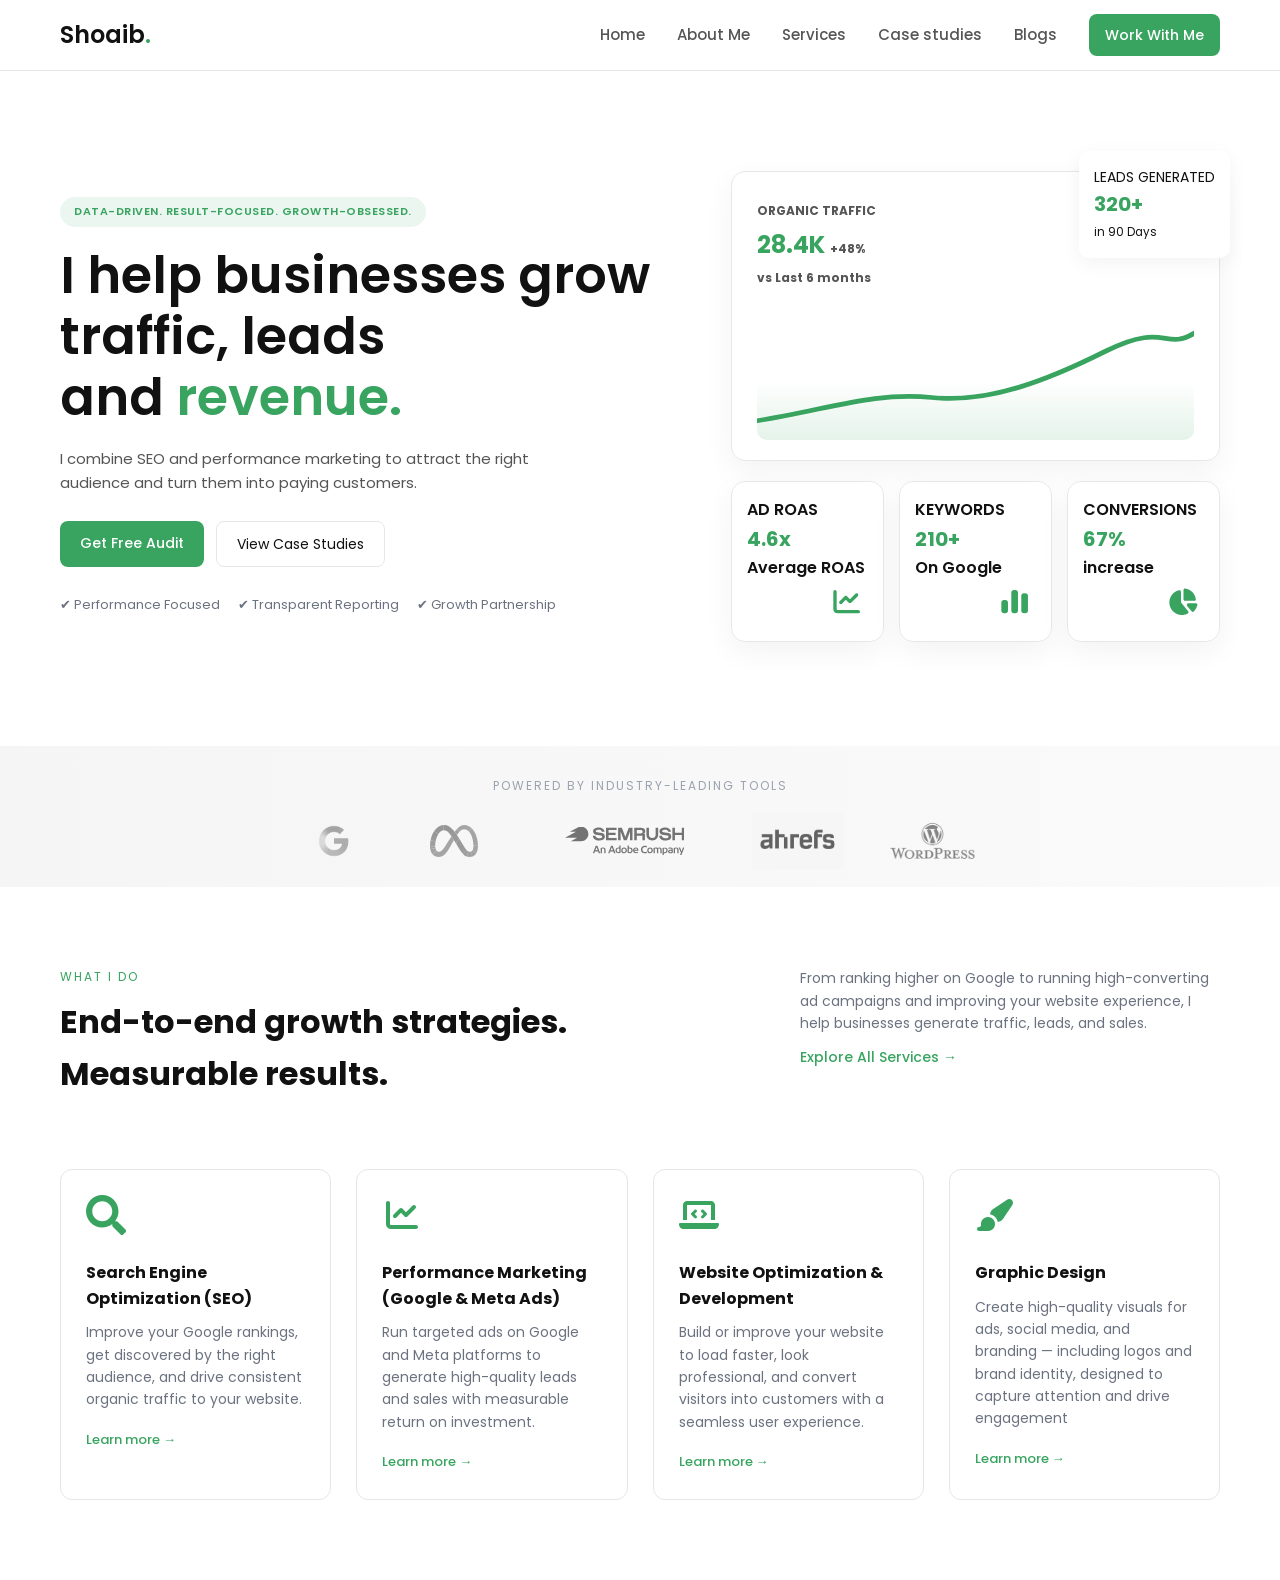
==== index.html @ cf28f94f "Initial Upload" ====
<!DOCTYPE html>
<html lang="en">
<head>
  <!-- META -->
  <meta charset="UTF-8">
  <meta name="viewport" content="width=device-width, initial-scale=1.0">

  <!-- SEO -->
  <title>SEO & Performance Marketing Specialist | Shoaib Akhtar</title>
  <meta name="description" content="I help businesses generate traffic, leads and sales using SEO and Google Ads.">

  <!-- OPEN GRAPH (important for sharing) -->
  <meta property="og:title" content="SEO & Performance Marketing Specialist | Shoaib Akhtar">
  <meta property="og:description" content="Grow traffic, leads and revenue with SEO & performance marketing.">
  <meta property="og:type" content="website">

  <!-- FONTS (performance optimized) -->
  <link rel="preconnect" href="https://fonts.googleapis.com">
  <link rel="preconnect" href="https://fonts.gstatic.com" crossorigin>

  <!-- CSS -->
  <link rel="stylesheet" href="css/style.css">
</head>

<body>

  <!-- ================= NAVBAR ================= -->
  <header class="navbar">
    <div class="container nav-wrapper">

      <!-- LOGO -->
      <div class="logo">
        Shoaib<span>.</span>
      </div>

      <!-- NAV LINKS -->
      <nav class="nav-links" id="navLinks" aria-label="Main Navigation">
        <a href="#">Home</a>
        <a href="#">About Me</a>
        <a href="#">Services</a>
        <a href="#">Case studies</a>
        <a href="#">Blogs</a>
        <a href="#" class="btn nav-btn">Work With Me</a>
      </nav>

      <!-- MOBILE MENU -->
      <button class="menu-toggle" id="menuToggle" aria-label="Toggle Menu"><span>☰</span>
      </button>

    </div>
  </header>

  <!-- ================= HERO ================= -->
  <main>
    <section class="section hero">
      <div class="container hero-grid">

        <!-- LEFT -->
        <div class="hero-left">
          <div class="hero-content">

            <span class="badge">
              DATA-DRIVEN. RESULT-FOCUSED. GROWTH-OBSESSED.
            </span>

            <h1>
              I help businesses grow traffic, leads<br>
              and <span class="highlight">revenue.</span>
            </h1>

            <p>
              I combine SEO and performance marketing to attract the right audience and turn them into paying customers.
            </p>

            <!-- CTA -->
            <div class="hero-buttons">
              <a href="#" class="btn">Get Free Audit</a>
              <a href="#" class="btn-outline">View Case Studies</a>
            </div>

            <!-- TRUST POINTS -->
            <div class="hero-features">
              <div class="feature-item">✔ Performance Focused</div>
              <div class="feature-item">✔ Transparent Reporting</div>
              <div class="feature-item">✔ Growth Partnership</div>
            </div>

          </div>
        </div>

        <!-- RIGHT -->
        <div class="hero-right">

          <!-- MAIN CARD -->
          <div class="card chart-card">

            <div class="card-header">
              <span>ORGANIC TRAFFIC</span>
              <h3 class="green">28.4K <span>+48%</span></h3>
              <span>vs Last 6 months</span>
            </div>

            <!-- SVG CHART -->
            <svg viewBox="0 0 300 120" class="chart-svg" preserveAspectRatio="none" aria-hidden="true">
              <path 
                d="M0 95 
                   C50 85, 80 70, 120 75 
                   S200 60, 240 35 
                   S280 35, 300 20"
                fill="none"
                stroke="#38A460"
                stroke-width="4"
                stroke-linecap="round"
                stroke-linejoin="round"
              />
            </svg>

          </div>

          <!-- FLOAT CARD -->
          <div class="floating-card">
            <span>LEADS GENERATED</span>
            <h3 class="green">320+</h3>
            <small>in 90 Days</small>
          </div>

          <!-- MINI CARDS -->
          <div class="mini-cards">
            <div class="card small">
              <span>AD ROAS</span>
              <h3 class="green">4.6x</h3>
              <span>Average ROAS</span>
              <div class="icon-chart"><svg xmlns="http://www.w3.org/2000/svg" viewBox="0 0 640 640"><path d="M128 128C128 110.3 113.7 96 96 96C78.3 96 64 110.3 64 128L64 464C64 508.2 99.8 544 144 544L544 544C561.7 544 576 529.7 576 512C576 494.3 561.7 480 544 480L144 480C135.2 480 128 472.8 128 464L128 128zM534.6 214.6C547.1 202.1 547.1 181.8 534.6 169.3C522.1 156.8 501.8 156.8 489.3 169.3L384 274.7L326.6 217.4C314.1 204.9 293.8 204.9 281.3 217.4L185.3 313.4C172.8 325.9 172.8 346.2 185.3 358.7C197.8 371.2 218.1 371.2 230.6 358.7L304 285.3L361.4 342.7C373.9 355.2 394.2 355.2 406.7 342.7L534.7 214.7z" fill="#38A460"/></svg></div>
            </div>
            <div class="card small">
              <span>KEYWORDS</span>
              <h3 class="green" >210+</h3>
              <span>On Google</span>
              <div class="icon-chart">
               <svg xmlns="http://www.w3.org/2000/svg" viewBox="0 0 640 640"><path d="M256 144C256 117.5 277.5 96 304 96L336 96C362.5 96 384 117.5 384 144L384 496C384 522.5 362.5 544 336 544L304 544C277.5 544 256 522.5 256 496L256 144zM64 336C64 309.5 85.5 288 112 288L144 288C170.5 288 192 309.5 192 336L192 496C192 522.5 170.5 544 144 544L112 544C85.5 544 64 522.5 64 496L64 336zM496 160L528 160C554.5 160 576 181.5 576 208L576 496C576 522.5 554.5 544 528 544L496 544C469.5 544 448 522.5 448 496L448 208C448 181.5 469.5 160 496 160z" fill="#38A460"/></svg>
              </div>
            </div>
            <div class="card small">
              <span>CONVERSIONS</span>
              <h3 class="green">67%</h3>
              <span>increase</span>
              <div class="icon-chart">
              <svg xmlns="http://www.w3.org/2000/svg" viewBox="0 0 640 640"><path d="M544.4 304L368.4 304C350.7 304 336.4 289.7 336.4 272L336.4 96C336.4 78.3 350.8 63.8 368.3 66.1C475.3 80.3 560.1 165.1 574.3 272.1C576.6 289.6 562.1 304 544.4 304zM254.6 101.2C272.7 97.4 288.4 112.2 288.4 130.7L288.4 328C288.4 333.6 290.4 339 293.9 343.3L426 502.7C437.7 516.8 435.2 538.1 419.1 546.8C385 565.4 345.9 576 304.4 576C171.9 576 64.4 468.5 64.4 336C64.4 220.5 145.9 124.1 254.6 101.2zM509.8 352L573.8 352C592.3 352 607.1 367.7 603.3 385.8C593.1 434.2 568.3 477.2 533.7 510C521.4 521.7 502.1 519.2 491.3 506.1L406.9 404.4C389.6 383.5 404.5 352 431.5 352L509.7 352z" fill="#38A460"/></svg>
              </div>
            </div>
          </div>

        </div>

      </div>
    </section>
    <section class="trust-strip">
      <div class="container">

      <p class="trust-heading">
        Powered by industry-leading tools
      </p>

       <div class="trust-logos">
        <img class="t-logo google" src="assets/logos/google.webp" alt="Google">
        <img class="t-logo meta" src="assets/logos/meta.svg" alt="Meta">
        <img class="t-logo semrush" src="assets/logos/semrush.svg" alt="Semrush">
        <img class="t-logo ahrefs" src="assets/logos/ahref.png" alt="Ahrefs">
        <img class="t-logo wordpress" src="assets/logos/wordpress.png" alt="Wordpress">
       </div>

      </div>
   </section>

   <section class="section services">
  <div class="container">

    <!-- TOP -->
    <div class="services-top">

      <div>
        <p class="section-label">WHAT I DO</p>
        <h2>
          End-to-end growth strategies.<br>
          Measurable results.
        </h2>
      </div>

      <div class="services-intro">
        <p>
          From ranking higher on Google to running high-converting ad campaigns and improving your website experience,
          I help businesses generate traffic, leads, and sales.
        </p>
        <a href="#" class="explore-link">Explore All Services →</a>
      </div>

    </div>

    <!-- CARDS -->
    <div class="services-grid">

      <!-- SEO -->
      <div class="service-card">
        <div class="icon"><svg width="40px" xmlns="http://www.w3.org/2000/svg" viewBox="0 0 512 512"><path fill="#38A460" d="M505 442.7L405.3 343c-4.5-4.5-10.6-7-17-7H372c27.6-35.3 44-79.7 44-128C416 93.1 322.9 0 208 0S0 93.1 0 208s93.1 208 208 208c48.3 0 92.7-16.4 128-44v16.3c0 6.4 2.5 12.5 7 17l99.7 99.7c9.4 9.4 24.6 9.4 33.9 0l28.3-28.3c9.4-9.4 9.4-24.6.1-34zM208 336c-70.7 0-128-57.2-128-128 0-70.7 57.2-128 128-128 70.7 0 128 57.2 128 128 0 70.7-57.2 128-128 128z"/></svg></div>
        <h3>Search Engine Optimization (SEO)</h3>
        <p>
          Improve your Google rankings, get discovered by the right audience, and drive consistent organic traffic to your website.
        </p>
        <a href="#">Learn more →</a>
      </div>

      <!-- GOOGLE ADS -->
      <div class="service-card">
        <div class="icon"><svg width="40px" xmlns="http://www.w3.org/2000/svg" viewBox="0 0 640 640"><path d="M128 128C128 110.3 113.7 96 96 96C78.3 96 64 110.3 64 128L64 464C64 508.2 99.8 544 144 544L544 544C561.7 544 576 529.7 576 512C576 494.3 561.7 480 544 480L144 480C135.2 480 128 472.8 128 464L128 128zM534.6 214.6C547.1 202.1 547.1 181.8 534.6 169.3C522.1 156.8 501.8 156.8 489.3 169.3L384 274.7L326.6 217.4C314.1 204.9 293.8 204.9 281.3 217.4L185.3 313.4C172.8 325.9 172.8 346.2 185.3 358.7C197.8 371.2 218.1 371.2 230.6 358.7L304 285.3L361.4 342.7C373.9 355.2 394.2 355.2 406.7 342.7L534.7 214.7z" fill="#38A460"/></svg></div>
        <h3>Performance Marketing (Google & Meta Ads)</h3>
        <p>
          Run targeted ads on Google and Meta platforms to generate high-quality leads and sales with measurable return on investment.
        </p>
        <a href="#">Learn more →</a>
      </div>

      <!-- META ADS -->
      <div class="service-card">
        <div class="icon"><svg width="40px" xmlns="http://www.w3.org/2000/svg" viewBox="0 0 640 640"><!--!Font Awesome Free v7.2.0 by @fontawesome - https://fontawesome.com License - https://fontawesome.com/license/free Copyright 2026 Fonticons, Inc.--><path fill="#38a460" d="M64 160C64 124.7 92.7 96 128 96L512 96C547.3 96 576 124.7 576 160L576 400L512 400L512 160L128 160L128 400L64 400L64 160zM0 467.2C0 456.6 8.6 448 19.2 448L620.8 448C631.4 448 640 456.6 640 467.2C640 509.6 605.6 544 563.2 544L76.8 544C34.4 544 0 509.6 0 467.2zM281 273L250 304L281 335C290.4 344.4 290.4 359.6 281 368.9C271.6 378.2 256.4 378.3 247.1 368.9L199.1 320.9C189.7 311.5 189.7 296.3 199.1 287L247.1 239C256.5 229.6 271.7 229.6 281 239C290.3 248.4 290.4 263.6 281 272.9zM393 239L441 287C450.4 296.4 450.4 311.6 441 320.9L393 368.9C383.6 378.3 368.4 378.3 359.1 368.9C349.8 359.5 349.7 344.3 359.1 335L390.1 304L359.1 273C349.7 263.6 349.7 248.4 359.1 239.1C368.5 229.8 383.7 229.7 393 239.1z"/></svg></div>
        <h3>Website Optimization & Development</h3>
        <p>
          Build or improve your website to load faster, look professional, and convert visitors into customers with a seamless user experience.
        </p>
        <a href="#">Learn more →</a>
      </div>

      <!-- WEBSITE + DESIGN -->
      <div class="service-card">
        <div class="icon"><svg width="40px" xmlns="http://www.w3.org/2000/svg" viewBox="0 0 640 640"><!--!Font Awesome Free v7.2.0 by @fontawesome - https://fontawesome.com License - https://fontawesome.com/license/free Copyright 2026 Fonticons, Inc.--><path fill="#38a460" d="M512.5 74.3L291.1 222C262 241.4 243.5 272.9 240.5 307.3C302.8 320.1 351.9 369.2 364.8 431.6C399.3 428.6 430.7 410.1 450.1 381L597.7 159.5C604.4 149.4 608 137.6 608 125.4C608 91.5 580.5 64 546.6 64C534.5 64 522.6 67.6 512.5 74.3zM320 464C320 402.1 269.9 352 208 352C146.1 352 96 402.1 96 464C96 467.9 96.2 471.8 96.6 475.6C98.4 493.1 86.4 512 68.8 512L64 512C46.3 512 32 526.3 32 544C32 561.7 46.3 576 64 576L208 576C269.9 576 320 525.9 320 464z"/></svg></div>
        <h3>Graphic Design</h3>
        <p>
          Create high-quality visuals for ads, social media, and branding — including logos and brand identity, designed to capture attention and drive engagement
        </p>
        <a href="#">Learn more →</a>
      </div>

    </div>

  </div>
</section>
  </main>

  <!-- ================= SCRIPT ================= -->
  <script>
    const toggle = document.getElementById("menuToggle");
    const nav = document.getElementById("navLinks");

    toggle.addEventListener("click", () => {
      nav.classList.toggle("active");
    });
  </script>

</body>
</html>
---- css/style.css ----
@import url("https://fonts.googleapis.com/css2?family=Poppins:wght@300;400;500;600;700&display=swap");

/* ================= ROOT ================= */
:root {
  --primary-color: #38A460;
  --primary-dark: #2e8b50;

  --secondary-color: #111;
  --text-color: #555;
  --background-color: #f7f7f7;
  --white: #fff;

  --border-color: #e5e7eb;
  --shadow: 0 5px 20px rgba(0,0,0,0.05);
}

/* ================= RESET ================= */
*,
*::before,
*::after {
  margin: 0;
  padding: 0;
  box-sizing: border-box;
}

/* ================= BASE ================= */
body {
  font-family: "Poppins", sans-serif;
  background: var(--background-color);
  color: var(--secondary-color);
  line-height: 1.6;
  -webkit-font-smoothing: antialiased;
}

/* ================= LAYOUT ================= */
.container {
  width: 100%;
  max-width: 1200px;
  margin: 0 auto;
  padding: 0 20px;
}

/* ================= TYPOGRAPHY ================= */
h1 {
  font-size: clamp(32px, 5vw, 48px);
  line-height: 1.2;
}

h2 {
  font-size: clamp(24px, 3vw, 32px);
  margin-bottom: 20px;
}

p {
  color: var(--text-color);
}

/* ================= BUTTONS ================= */
.btn,
.btn-outline {
  padding: 11px 20px;
  border-radius: 8px;
  text-decoration: none;
  font-size: 14px;
  transition: 0.25s ease;
}

.btn {
  background: var(--primary-color);
  color: var(--white);
  font-weight: 500;
  display: inline-block;
}

.btn:hover {
  background: var(--primary-dark);
  transform: translateY(-2px);
  box-shadow: var(--shadow);
}

.btn-outline {
  border: 1px solid var(--border-color);
  color: var(--secondary-color);
}

.btn-outline:hover {
  background: #f3f4f6;
}

/* ================= SECTIONS ================= */
.section {
  padding: 80px 0;
}

/* ================= NAVBAR ================= */
.navbar {
  width: 100%;
  background: var(--white);
  border-bottom: 1px solid var(--border-color);
  position: sticky;
  top: 0;
  z-index: 1000;
}

.nav-wrapper {
  display: flex;
  justify-content: space-between;
  align-items: center;
  height: 70px;
}

.logo {
  font-size: 24px;
  font-weight: 600;
}

.logo span {
  color: var(--primary-color);
}

.nav-links {
  display: flex;
  align-items: center;
  gap: 32px;
  font-size: 15px;
}

.nav-links a:not(.btn) {
  text-decoration: none;
  font-weight: 500;
  color: var(--text-color);
  transition: color 0.25s ease;
}

.nav-links a:not(.btn):hover {
  color: var(--secondary-color);
}

.nav-btn {
  padding: 10px 16px;
}

.menu-toggle {
  display: none;
  font-size: 24px;
  cursor: pointer;
}

/* ================= HERO ================= */
.hero {
  background-color: var(--white);
  min-height: 75vh;
  min-height: 75dvh;
  display: flex;
  align-items: flex-start;
  padding: 100px 0 60px;
}
.hero-grid {
  display: grid;
  grid-template-columns: 1.25fr 1fr;
  gap: 60px;
  align-items: center;
}

.hero-left {
  display: flex;
  align-items: center;
}

.hero-content {
  display: flex;
  flex-direction: column;
  gap: 18px;
  
}

/* Badge */
.badge {
  display: inline-block;
  width: fit-content;
  background: rgba(56, 164, 96, 0.1);
  color: var(--primary-color);
  padding: 6px 14px;
  border-radius: 999px;
  font-size: 11px;
  font-weight: 600;
  letter-spacing: 0.5px;
}

/* Hero text */
.hero-left h1 {
  font-size: clamp(36px, 4vw, 52px);
  font-weight: 600;
}

.highlight {
  color: var(--primary-color);
}

.hero-left p {
  font-size: 15px;
  line-height: 1.6;
  max-width: 480px;
}

/* Buttons */
.hero-buttons {
  display: flex;
  gap: 12px;
  margin-top: 8px;
}

/* Features */
.hero-features {
  display: flex;
  gap: 18px;
  margin-top: 10px;
  flex-wrap: wrap;
}

.feature-item {
  font-size: 13px;
  color: #6b7280;
  display: flex;
  align-items: center;
  gap: 6px;
}


/* ================= HERO RIGHT ================= */
.hero-right {
  position: relative;
}

/* Card */
.card {
  background: rgba(255,255,255,0.7);
  backdrop-filter: blur(8px);
  border-radius: 14px;
  padding: 20px;
  border: 1px solid var(--border-color);
  box-shadow: 0 10px 30px rgba(0,0,0,0.05);
  transition: 0.25s ease;
  font-weight: 700;
}

.card:hover {
  transform: translateY(-3px);
}

/* Chart */
.chart-card {
  height: 290px;
  padding: 25px;
  position: relative;
  overflow: hidden;
}

.chart-svg {
  width: 100%;
  height: 140px;
  margin-top: 20px;
  display: block;
}

.chart-card::after {
  content: "";
  position: absolute;
  bottom: 20px;
  left: 25px;
  right: 25px;
  height: 60px;
  background: linear-gradient(to top, #38A46022, transparent);
  border-radius: 10px;
  pointer-events: none;
}

/* Card Header */
.card-header span {
  font-size: 12px;
  color: var(--text-color);
}

.card-header h3 {
  margin-top: 3px;
  font-size: 24px;
}

.green {
  color: var(--primary-color);
  font-size: 20px;
}

/* Floating card */
.floating-card {
  position: absolute;
  top: -20px;
  right: -10px;
  background: var(--white);
  padding: 15px;
  border-radius: 10px;
  box-shadow: var(--shadow);
  font-size: 14px;
}

/* Mini cards */
.mini-cards {
  display: flex;
  gap: 15px;
  margin-top: 20px;
}

.card.small {
  flex: 1;
  text-align: left;
  padding: 15px;
  font-weight: 600;
}
.icon-chart {
    width: 100%;
    padding: 5px 5px 0 5px;
    text-align: right;
}
.icon-chart > svg {
    width: 30%;
}

.trust-strip {
  background: linear-gradient(to right, #f5f5f5, #fafafa);
  padding: 30px 0;
  text-align: center;
}

.trust-heading {
  font-size: 12px;
  letter-spacing: 2px;
  color: #9ca3af;
  text-transform: uppercase;
}

.trust-logos {
  display: flex;
  justify-content: center;
  gap: 80px;
  align-items: center;
  flex-wrap: wrap;
}

.trust-logos .t-logo {
 opacity: 1;
  height: 32px;
  opacity: 0.6;
  filter: grayscale(100%);
  margin-top: 30px;
}
.t-logo.semrush {
  transform: scale(0.9);
}
.t-logo.wordpress,
.t-logo.ahrefs {
  transform: scale(1.8);
}

.services-top {
  display: flex;
  justify-content: space-between;
  gap: 40px;
  margin-bottom: 50px;
}

.section-label {
  font-size: 12px;
  letter-spacing: 2px;
  color: var(--primary-color);
  margin-bottom: 10px;
}

.services-intro {
  max-width: 420px;
}

.services-intro p {
  font-size: 14px;
  color: #6b7280;
  margin-bottom: 10px;
}

.explore-link {
  color: var(--primary-color);
  font-size: 14px;
  text-decoration: none;
  font-weight: 500;
}
.services {
    background-color: var(--white);
  }
.services-grid {
  display: grid;
  grid-template-columns: repeat(4, 1fr);
  gap: 25px;
}

.service-card {
  background: var(--white);
  border: 1px solid var(--border-color);
  border-radius: 12px;
  padding: 25px;
  transition: 0.25s ease;
}

.service-card:hover {
  transform: translateY(-5px);
  box-shadow: var(--shadow);
}

.service-card .icon {
  font-size: 22px;
  margin-bottom: 15px;
}

.service-card h3 {
  font-size: 16px;
  margin-bottom: 10px;
}

.service-card p {
  font-size: 14px;
  color: #6b7280;
  margin-bottom: 15px;
}

.service-card a {
  font-size: 13px;
  color: var(--primary-color);
  text-decoration: none;
  font-weight: 500;
}
.service-card .icon svg {
  
  margin: 0;
}
/* ================= RESPONSIVE ================= */
@media (min-width: 1400px) {
  .container {
    max-width: 1280px;
  }
} 

@media (max-width: 992px) {
  .container {
    max-width: 720px;
  }

  .nav-links {
    position: absolute;
    top: 70px;
    left: 0;
    width: 100%;
    background: var(--white);
    flex-direction: column;
    align-items: center;
    gap: 20px;
    padding: 20px 0;
    display: none;
    border-bottom: 1px solid var(--border-color);
  }

  .nav-links.active {
    display: flex;
  }

  .menu-toggle {
    border:none;
    font-size: 32px;
    width: 40px;
    height: 40px;
    display: block;
    background-color: transparent;
  }


  .hero-grid {
    grid-template-columns: 1fr;
    text-align: center;
  }

  .hero-buttons {
    justify-content: center;
  }

  .hero-features {
    flex-direction: column;
    align-items: center;
  }

  .floating-card {
    position: static;
    margin-top: 15px;
  }

  .services-top {
    flex-direction: column;
    text-align: center;
  }

  .services-intro {
    max-width: 100%;
  }

  .services-grid {
    grid-template-columns: 1fr 1fr;
  }
}

@media (max-width: 768px) {
  .section {
    padding: 60px 0;
  }
  .hero-content {
    align-items: center;
    padding: 10px;
  }
}

@media (max-width: 576px) {
  .container {
    padding: 0 16px;
  }
  .services-grid {
    grid-template-columns: 1fr;
  }
}

@media (min-width: 1400px) {
  .container {
    max-width: 1320px;
  }
}
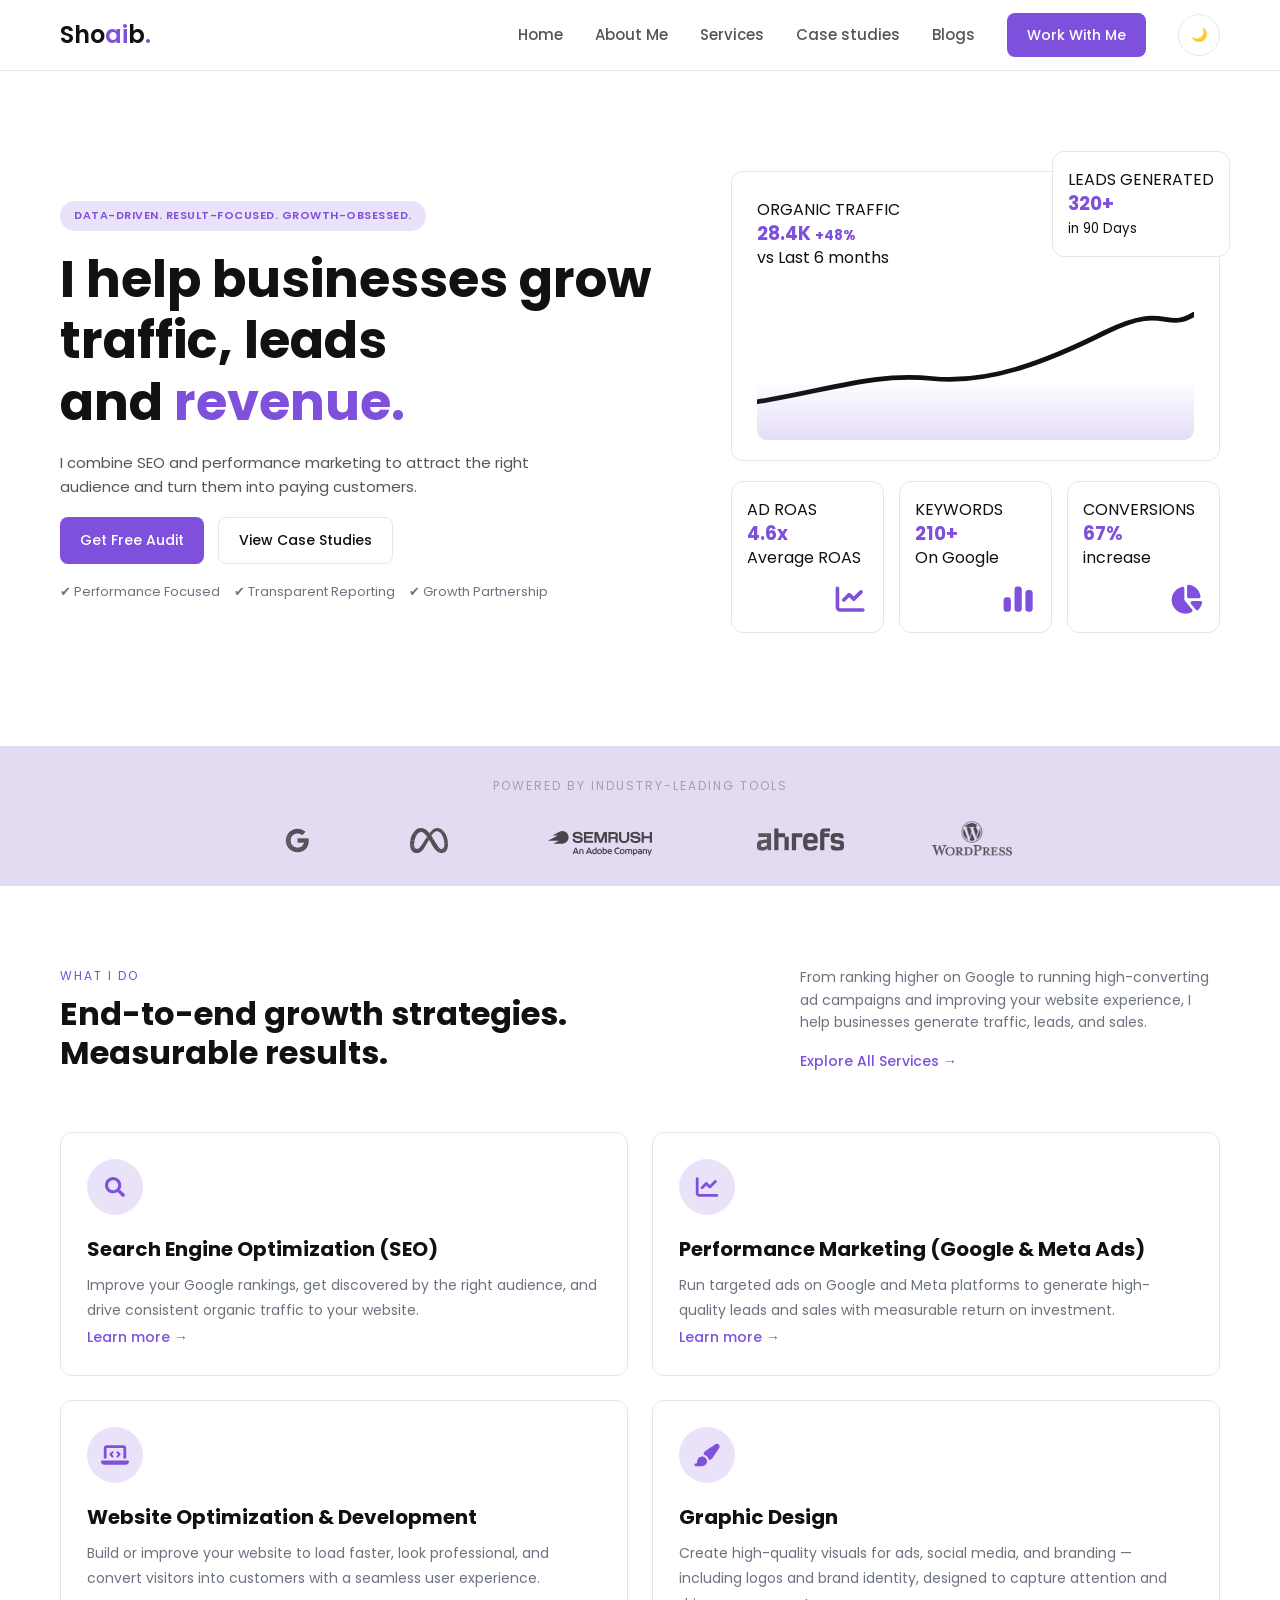
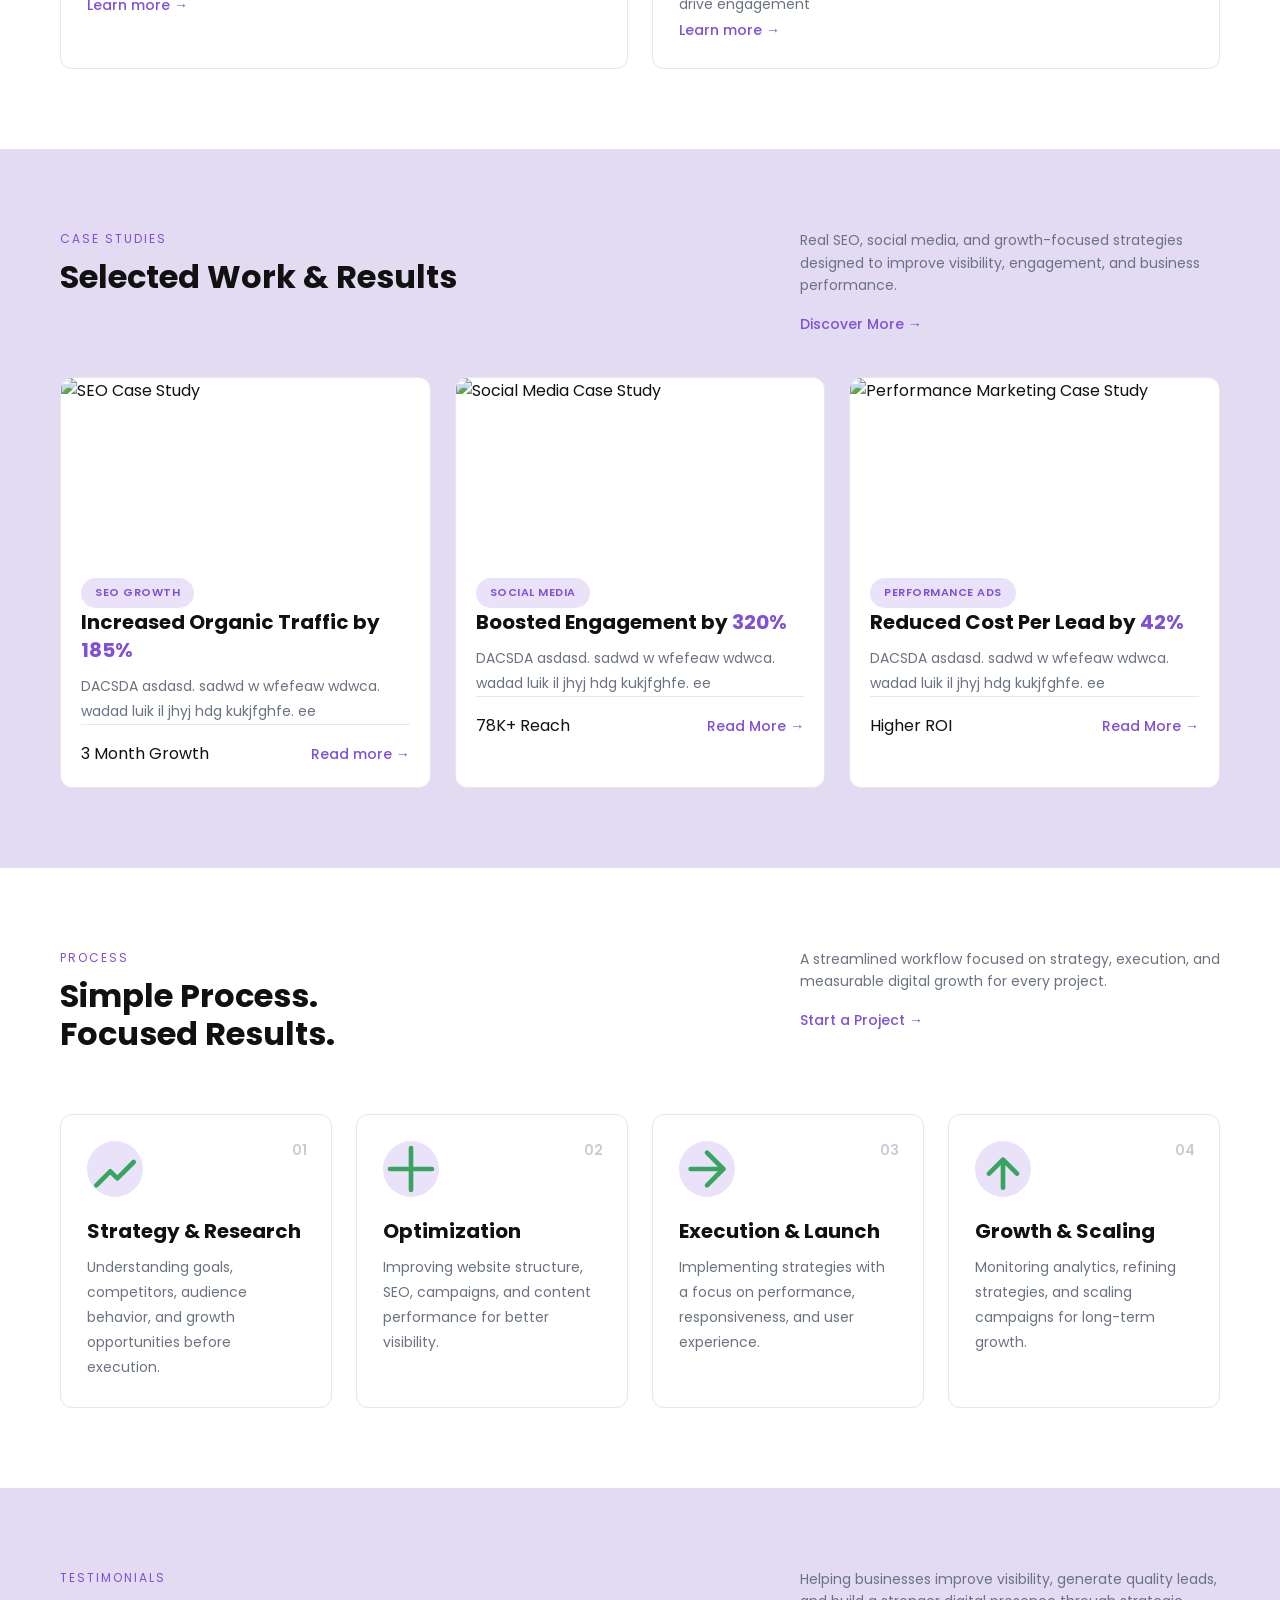
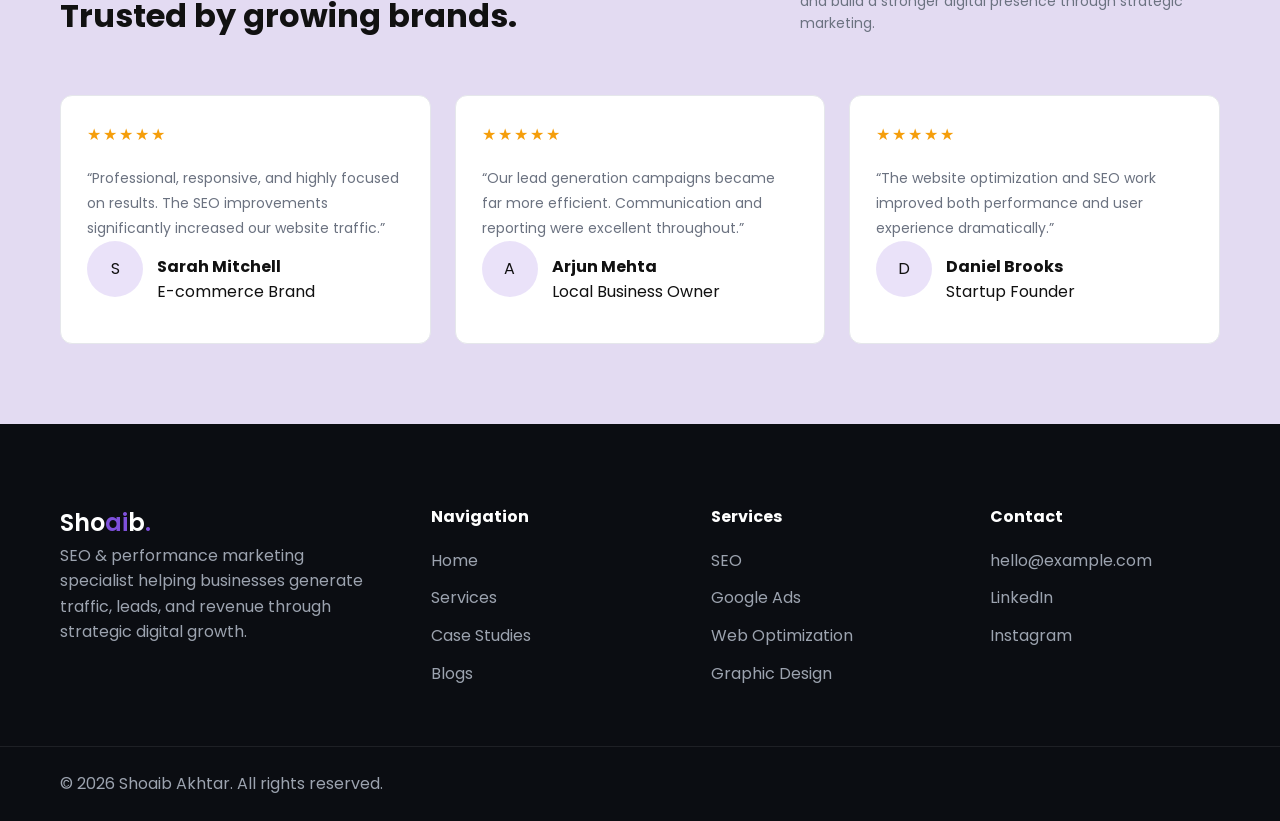
==== commit 46c8c13f: "Second changes" ====
--- a/index.html
+++ b/index.html
@@ -30,7 +30,8 @@
 
       <!-- LOGO -->
       <div class="logo">
-        Shoaib<span>.</span>
+        Sho<span>ai</span>b<span>.</span>
+        
       </div>
 
       <!-- NAV LINKS -->
@@ -41,8 +42,11 @@
         <a href="#">Case studies</a>
         <a href="#">Blogs</a>
         <a href="#" class="btn nav-btn">Work With Me</a>
+        <button id="themeToggle" class="theme-toggle" aria-label="Toggle Theme">
+  🌙
+</button>
       </nav>
-
+      
       <!-- MOBILE MENU -->
       <button class="menu-toggle" id="menuToggle" aria-label="Toggle Menu"><span>☰</span>
       </button>
@@ -108,7 +112,7 @@
                    S200 60, 240 35 
                    S280 35, 300 20"
                 fill="none"
-                stroke="#38A460"
+                stroke="currentColor"
                 stroke-width="4"
                 stroke-linecap="round"
                 stroke-linejoin="round"
@@ -130,14 +134,14 @@
               <span>AD ROAS</span>
               <h3 class="green">4.6x</h3>
               <span>Average ROAS</span>
-              <div class="icon-chart"><svg xmlns="http://www.w3.org/2000/svg" viewBox="0 0 640 640"><path d="M128 128C128 110.3 113.7 96 96 96C78.3 96 64 110.3 64 128L64 464C64 508.2 99.8 544 144 544L544 544C561.7 544 576 529.7 576 512C576 494.3 561.7 480 544 480L144 480C135.2 480 128 472.8 128 464L128 128zM534.6 214.6C547.1 202.1 547.1 181.8 534.6 169.3C522.1 156.8 501.8 156.8 489.3 169.3L384 274.7L326.6 217.4C314.1 204.9 293.8 204.9 281.3 217.4L185.3 313.4C172.8 325.9 172.8 346.2 185.3 358.7C197.8 371.2 218.1 371.2 230.6 358.7L304 285.3L361.4 342.7C373.9 355.2 394.2 355.2 406.7 342.7L534.7 214.7z" fill="#38A460"/></svg></div>
+              <div class="icon-chart"><svg xmlns="http://www.w3.org/2000/svg" viewBox="0 0 640 640"><path d="M128 128C128 110.3 113.7 96 96 96C78.3 96 64 110.3 64 128L64 464C64 508.2 99.8 544 144 544L544 544C561.7 544 576 529.7 576 512C576 494.3 561.7 480 544 480L144 480C135.2 480 128 472.8 128 464L128 128zM534.6 214.6C547.1 202.1 547.1 181.8 534.6 169.3C522.1 156.8 501.8 156.8 489.3 169.3L384 274.7L326.6 217.4C314.1 204.9 293.8 204.9 281.3 217.4L185.3 313.4C172.8 325.9 172.8 346.2 185.3 358.7C197.8 371.2 218.1 371.2 230.6 358.7L304 285.3L361.4 342.7C373.9 355.2 394.2 355.2 406.7 342.7L534.7 214.7z" fill="currentColor"/></svg></div>
             </div>
             <div class="card small">
               <span>KEYWORDS</span>
               <h3 class="green" >210+</h3>
               <span>On Google</span>
               <div class="icon-chart">
-               <svg xmlns="http://www.w3.org/2000/svg" viewBox="0 0 640 640"><path d="M256 144C256 117.5 277.5 96 304 96L336 96C362.5 96 384 117.5 384 144L384 496C384 522.5 362.5 544 336 544L304 544C277.5 544 256 522.5 256 496L256 144zM64 336C64 309.5 85.5 288 112 288L144 288C170.5 288 192 309.5 192 336L192 496C192 522.5 170.5 544 144 544L112 544C85.5 544 64 522.5 64 496L64 336zM496 160L528 160C554.5 160 576 181.5 576 208L576 496C576 522.5 554.5 544 528 544L496 544C469.5 544 448 522.5 448 496L448 208C448 181.5 469.5 160 496 160z" fill="#38A460"/></svg>
+               <svg xmlns="http://www.w3.org/2000/svg" viewBox="0 0 640 640"><path d="M256 144C256 117.5 277.5 96 304 96L336 96C362.5 96 384 117.5 384 144L384 496C384 522.5 362.5 544 336 544L304 544C277.5 544 256 522.5 256 496L256 144zM64 336C64 309.5 85.5 288 112 288L144 288C170.5 288 192 309.5 192 336L192 496C192 522.5 170.5 544 144 544L112 544C85.5 544 64 522.5 64 496L64 336zM496 160L528 160C554.5 160 576 181.5 576 208L576 496C576 522.5 554.5 544 528 544L496 544C469.5 544 448 522.5 448 496L448 208C448 181.5 469.5 160 496 160z" fill="currentColor"/></svg>
               </div>
             </div>
             <div class="card small">
@@ -145,7 +149,7 @@
               <h3 class="green">67%</h3>
               <span>increase</span>
               <div class="icon-chart">
-              <svg xmlns="http://www.w3.org/2000/svg" viewBox="0 0 640 640"><path d="M544.4 304L368.4 304C350.7 304 336.4 289.7 336.4 272L336.4 96C336.4 78.3 350.8 63.8 368.3 66.1C475.3 80.3 560.1 165.1 574.3 272.1C576.6 289.6 562.1 304 544.4 304zM254.6 101.2C272.7 97.4 288.4 112.2 288.4 130.7L288.4 328C288.4 333.6 290.4 339 293.9 343.3L426 502.7C437.7 516.8 435.2 538.1 419.1 546.8C385 565.4 345.9 576 304.4 576C171.9 576 64.4 468.5 64.4 336C64.4 220.5 145.9 124.1 254.6 101.2zM509.8 352L573.8 352C592.3 352 607.1 367.7 603.3 385.8C593.1 434.2 568.3 477.2 533.7 510C521.4 521.7 502.1 519.2 491.3 506.1L406.9 404.4C389.6 383.5 404.5 352 431.5 352L509.7 352z" fill="#38A460"/></svg>
+              <svg xmlns="http://www.w3.org/2000/svg" viewBox="0 0 640 640"><path d="M544.4 304L368.4 304C350.7 304 336.4 289.7 336.4 272L336.4 96C336.4 78.3 350.8 63.8 368.3 66.1C475.3 80.3 560.1 165.1 574.3 272.1C576.6 289.6 562.1 304 544.4 304zM254.6 101.2C272.7 97.4 288.4 112.2 288.4 130.7L288.4 328C288.4 333.6 290.4 339 293.9 343.3L426 502.7C437.7 516.8 435.2 538.1 419.1 546.8C385 565.4 345.9 576 304.4 576C171.9 576 64.4 468.5 64.4 336C64.4 220.5 145.9 124.1 254.6 101.2zM509.8 352L573.8 352C592.3 352 607.1 367.7 603.3 385.8C593.1 434.2 568.3 477.2 533.7 510C521.4 521.7 502.1 519.2 491.3 506.1L406.9 404.4C389.6 383.5 404.5 352 431.5 352L509.7 352z" fill="currentColor"/></svg>
               </div>
             </div>
           </div>
@@ -165,7 +169,7 @@
         <img class="t-logo google" src="assets/logos/google.webp" alt="Google">
         <img class="t-logo meta" src="assets/logos/meta.svg" alt="Meta">
         <img class="t-logo semrush" src="assets/logos/semrush.svg" alt="Semrush">
-        <img class="t-logo ahrefs" src="assets/logos/ahref.png" alt="Ahrefs">
+        <img class="t-logo ahrefs" src="assets/logos/ahref.svg" alt="Ahrefs">
         <img class="t-logo wordpress" src="assets/logos/wordpress.png" alt="Wordpress">
        </div>
 
@@ -201,48 +205,506 @@
 
       <!-- SEO -->
       <div class="service-card">
-        <div class="icon"><svg width="40px" xmlns="http://www.w3.org/2000/svg" viewBox="0 0 512 512"><path fill="#38A460" d="M505 442.7L405.3 343c-4.5-4.5-10.6-7-17-7H372c27.6-35.3 44-79.7 44-128C416 93.1 322.9 0 208 0S0 93.1 0 208s93.1 208 208 208c48.3 0 92.7-16.4 128-44v16.3c0 6.4 2.5 12.5 7 17l99.7 99.7c9.4 9.4 24.6 9.4 33.9 0l28.3-28.3c9.4-9.4 9.4-24.6.1-34zM208 336c-70.7 0-128-57.2-128-128 0-70.7 57.2-128 128-128 70.7 0 128 57.2 128 128 0 70.7-57.2 128-128 128z"/></svg></div>
+        <div class="icon"><svg width="20px" style="width:20px" xmlns="http://www.w3.org/2000/svg" viewBox="0 0 512 512"><path fill="currentColor" d="M505 442.7L405.3 343c-4.5-4.5-10.6-7-17-7H372c27.6-35.3 44-79.7 44-128C416 93.1 322.9 0 208 0S0 93.1 0 208s93.1 208 208 208c48.3 0 92.7-16.4 128-44v16.3c0 6.4 2.5 12.5 7 17l99.7 99.7c9.4 9.4 24.6 9.4 33.9 0l28.3-28.3c9.4-9.4 9.4-24.6.1-34zM208 336c-70.7 0-128-57.2-128-128 0-70.7 57.2-128 128-128 70.7 0 128 57.2 128 128 0 70.7-57.2 128-128 128z"/></svg></div>
         <h3>Search Engine Optimization (SEO)</h3>
         <p>
           Improve your Google rankings, get discovered by the right audience, and drive consistent organic traffic to your website.
         </p>
-        <a href="#">Learn more →</a>
+        <a href="#" class="explore-link">Learn more →</a>
       </div>
 
       <!-- GOOGLE ADS -->
       <div class="service-card">
-        <div class="icon"><svg width="40px" xmlns="http://www.w3.org/2000/svg" viewBox="0 0 640 640"><path d="M128 128C128 110.3 113.7 96 96 96C78.3 96 64 110.3 64 128L64 464C64 508.2 99.8 544 144 544L544 544C561.7 544 576 529.7 576 512C576 494.3 561.7 480 544 480L144 480C135.2 480 128 472.8 128 464L128 128zM534.6 214.6C547.1 202.1 547.1 181.8 534.6 169.3C522.1 156.8 501.8 156.8 489.3 169.3L384 274.7L326.6 217.4C314.1 204.9 293.8 204.9 281.3 217.4L185.3 313.4C172.8 325.9 172.8 346.2 185.3 358.7C197.8 371.2 218.1 371.2 230.6 358.7L304 285.3L361.4 342.7C373.9 355.2 394.2 355.2 406.7 342.7L534.7 214.7z" fill="#38A460"/></svg></div>
+        <div class="icon"><svg xmlns="http://www.w3.org/2000/svg" viewBox="0 0 640 640"><path d="M128 128C128 110.3 113.7 96 96 96C78.3 96 64 110.3 64 128L64 464C64 508.2 99.8 544 144 544L544 544C561.7 544 576 529.7 576 512C576 494.3 561.7 480 544 480L144 480C135.2 480 128 472.8 128 464L128 128zM534.6 214.6C547.1 202.1 547.1 181.8 534.6 169.3C522.1 156.8 501.8 156.8 489.3 169.3L384 274.7L326.6 217.4C314.1 204.9 293.8 204.9 281.3 217.4L185.3 313.4C172.8 325.9 172.8 346.2 185.3 358.7C197.8 371.2 218.1 371.2 230.6 358.7L304 285.3L361.4 342.7C373.9 355.2 394.2 355.2 406.7 342.7L534.7 214.7z" fill="currentColor"/></svg></div>
         <h3>Performance Marketing (Google & Meta Ads)</h3>
         <p>
           Run targeted ads on Google and Meta platforms to generate high-quality leads and sales with measurable return on investment.
         </p>
-        <a href="#">Learn more →</a>
+        <a href="#" class="explore-link">Learn more →</a>
       </div>
 
       <!-- META ADS -->
       <div class="service-card">
-        <div class="icon"><svg width="40px" xmlns="http://www.w3.org/2000/svg" viewBox="0 0 640 640"><!--!Font Awesome Free v7.2.0 by @fontawesome - https://fontawesome.com License - https://fontawesome.com/license/free Copyright 2026 Fonticons, Inc.--><path fill="#38a460" d="M64 160C64 124.7 92.7 96 128 96L512 96C547.3 96 576 124.7 576 160L576 400L512 400L512 160L128 160L128 400L64 400L64 160zM0 467.2C0 456.6 8.6 448 19.2 448L620.8 448C631.4 448 640 456.6 640 467.2C640 509.6 605.6 544 563.2 544L76.8 544C34.4 544 0 509.6 0 467.2zM281 273L250 304L281 335C290.4 344.4 290.4 359.6 281 368.9C271.6 378.2 256.4 378.3 247.1 368.9L199.1 320.9C189.7 311.5 189.7 296.3 199.1 287L247.1 239C256.5 229.6 271.7 229.6 281 239C290.3 248.4 290.4 263.6 281 272.9zM393 239L441 287C450.4 296.4 450.4 311.6 441 320.9L393 368.9C383.6 378.3 368.4 378.3 359.1 368.9C349.8 359.5 349.7 344.3 359.1 335L390.1 304L359.1 273C349.7 263.6 349.7 248.4 359.1 239.1C368.5 229.8 383.7 229.7 393 239.1z"/></svg></div>
+        <div class="icon"><svg xmlns="http://www.w3.org/2000/svg" viewBox="0 0 640 640"><path fill="currentColor" d="M64 160C64 124.7 92.7 96 128 96L512 96C547.3 96 576 124.7 576 160L576 400L512 400L512 160L128 160L128 400L64 400L64 160zM0 467.2C0 456.6 8.6 448 19.2 448L620.8 448C631.4 448 640 456.6 640 467.2C640 509.6 605.6 544 563.2 544L76.8 544C34.4 544 0 509.6 0 467.2zM281 273L250 304L281 335C290.4 344.4 290.4 359.6 281 368.9C271.6 378.2 256.4 378.3 247.1 368.9L199.1 320.9C189.7 311.5 189.7 296.3 199.1 287L247.1 239C256.5 229.6 271.7 229.6 281 239C290.3 248.4 290.4 263.6 281 272.9zM393 239L441 287C450.4 296.4 450.4 311.6 441 320.9L393 368.9C383.6 378.3 368.4 378.3 359.1 368.9C349.8 359.5 349.7 344.3 359.1 335L390.1 304L359.1 273C349.7 263.6 349.7 248.4 359.1 239.1C368.5 229.8 383.7 229.7 393 239.1z"/></svg></div>
         <h3>Website Optimization & Development</h3>
         <p>
           Build or improve your website to load faster, look professional, and convert visitors into customers with a seamless user experience.
         </p>
-        <a href="#">Learn more →</a>
+        <a href="#" class="explore-link">Learn more →</a>
       </div>
 
       <!-- WEBSITE + DESIGN -->
       <div class="service-card">
-        <div class="icon"><svg width="40px" xmlns="http://www.w3.org/2000/svg" viewBox="0 0 640 640"><!--!Font Awesome Free v7.2.0 by @fontawesome - https://fontawesome.com License - https://fontawesome.com/license/free Copyright 2026 Fonticons, Inc.--><path fill="#38a460" d="M512.5 74.3L291.1 222C262 241.4 243.5 272.9 240.5 307.3C302.8 320.1 351.9 369.2 364.8 431.6C399.3 428.6 430.7 410.1 450.1 381L597.7 159.5C604.4 149.4 608 137.6 608 125.4C608 91.5 580.5 64 546.6 64C534.5 64 522.6 67.6 512.5 74.3zM320 464C320 402.1 269.9 352 208 352C146.1 352 96 402.1 96 464C96 467.9 96.2 471.8 96.6 475.6C98.4 493.1 86.4 512 68.8 512L64 512C46.3 512 32 526.3 32 544C32 561.7 46.3 576 64 576L208 576C269.9 576 320 525.9 320 464z"/></svg></div>
+        <div class="icon"><svg xmlns="http://www.w3.org/2000/svg" viewBox="0 0 640 640"><path fill="currentColor" d="M512.5 74.3L291.1 222C262 241.4 243.5 272.9 240.5 307.3C302.8 320.1 351.9 369.2 364.8 431.6C399.3 428.6 430.7 410.1 450.1 381L597.7 159.5C604.4 149.4 608 137.6 608 125.4C608 91.5 580.5 64 546.6 64C534.5 64 522.6 67.6 512.5 74.3zM320 464C320 402.1 269.9 352 208 352C146.1 352 96 402.1 96 464C96 467.9 96.2 471.8 96.6 475.6C98.4 493.1 86.4 512 68.8 512L64 512C46.3 512 32 526.3 32 544C32 561.7 46.3 576 64 576L208 576C269.9 576 320 525.9 320 464z"/></svg></div>
         <h3>Graphic Design</h3>
         <p>
           Create high-quality visuals for ads, social media, and branding — including logos and brand identity, designed to capture attention and drive engagement
         </p>
-        <a href="#">Learn more →</a>
+        <a href="#" class="explore-link">Learn more →</a>
       </div>
 
     </div>
 
   </div>
 </section>
+<!-- ================= CASE STUDIES ================= -->
+<section class="case-study section" id="case-study">
+  <div class="container">
+
+    <!-- Top -->
+    <div class="case-top">
+
+      <div class="case-heading">
+        <p class="section-label">CASE STUDIES</p>
+        <h2>Selected Work & Results</h2>
+      </div>
+
+      <div class="case-intro">
+        <p>
+          Real SEO, social media, and growth-focused strategies
+          designed to improve visibility, engagement, and business performance.
+        </p>
+
+        <a href="#" class="discover-link">
+          Discover More →
+        </a>
+      </div>
+
+    </div>
+
+    <!-- Grid -->
+    <div class="case-grid">
+
+      <!-- Card -->
+      <article class="case-card">
+
+        <img
+          src="https://encrypted-tbn0.gstatic.com/images?q=tbn:ANd9GcS0HFBJTcyDLiUWWCI8YmvrqlUrwUsvKAIysw&s"
+          alt="SEO Case Study"
+          width="600"
+          height="420"
+          loading="lazy"
+        >
+
+        <div class="case-content">
+
+          <span class="case-tag">
+            SEO Growth
+          </span>
+
+          <h3>
+            Increased Organic Traffic by
+            <span class="highlight">185%</span>
+          </h3>
+          <p>DACSDA asdasd. sadwd w wfefeaw wdwca. wadad luik il jhyj hdg kukjfghfe. ee</p>
+
+          <div class="case-footer">
+            <span>3 Month Growth</span>
+
+            <a href="#" class="case-link">
+              Read more →
+            </a>
+          </div>
+
+        </div>
+      </article>
+
+      <!-- Card -->
+      <article class="case-card">
+
+        <img
+          src="https://encrypted-tbn0.gstatic.com/images?q=tbn:ANd9GcS0HFBJTcyDLiUWWCI8YmvrqlUrwUsvKAIysw&s"
+          alt="Social Media Case Study"
+          width="600"
+          height="420"
+          loading="lazy"
+        >
+
+        <div class="case-content">
+
+          <span class="case-tag">
+            Social Media
+          </span>
+
+          <h3>
+            Boosted Engagement by
+            <span class="highlight">320%</span>
+          </h3>
+          <p>DACSDA asdasd. sadwd w wfefeaw wdwca. wadad luik il jhyj hdg kukjfghfe. ee</p>
+
+          <div class="case-footer">
+            <span>78K+ Reach</span>
+
+            <a href="#" class="case-link">
+              Read More →
+            </a>
+          </div>
+
+        </div>
+      </article>
+
+      <!-- Card -->
+      <article class="case-card">
+
+        <img
+          src="https://encrypted-tbn0.gstatic.com/images?q=tbn:ANd9GcS0HFBJTcyDLiUWWCI8YmvrqlUrwUsvKAIysw&s"
+          alt="Performance Marketing Case Study"
+          width="600"
+          height="420"
+          loading="lazy"
+        >
+
+        <div class="case-content">
+
+          <span class="case-tag">
+            Performance Ads
+          </span>
+
+          <h3>
+            Reduced Cost Per Lead by
+            <span class="highlight">42%</span>
+          </h3>
+          <p>DACSDA asdasd. sadwd w wfefeaw wdwca. wadad luik il jhyj hdg kukjfghfe. ee</p>
+
+          <div class="case-footer">
+            <span>Higher ROI</span>
+
+            <a href="#" class="case-link">
+              Read More →
+            </a>
+          </div>
+
+        </div>
+      </article>
+
+    </div>
+
+  </div>
+</section>
+<!-- ================= PROCESS ================= -->
+<section class="process section" id="process">
+  <div class="container">
+
+    <!-- Top -->
+    <div class="process-top">
+
+      <div>
+        <p class="section-label">PROCESS</p>
+        <h2>Simple Process.<br>Focused Results.</h2>
+      </div>
+
+      <div class="process-intro">
+        <p>
+          A streamlined workflow focused on strategy, execution,
+          and measurable digital growth for every project.
+        </p>
+
+        <a href="#contact" class="discover-link">
+          Start a Project →
+        </a>
+      </div>
+
+    </div>
+
+    <!-- Grid -->
+    <div class="process-grid">
+
+      <!-- Item -->
+      <article class="process-card">
+
+        <div class="process-icon">
+          <svg viewBox="0 0 24 24" fill="none">
+            <path d="M4 19L10 13L13 16L20 9" 
+              stroke="#38A460" 
+              stroke-width="2" 
+              stroke-linecap="round" 
+              stroke-linejoin="round"/>
+          </svg>
+        </div>
+
+        <span class="process-number">
+          01
+        </span>
+
+        <h3>
+          Strategy & Research
+        </h3>
+
+        <p>
+          Understanding goals, competitors, audience behavior,
+          and growth opportunities before execution.
+        </p>
+
+      </article>
+
+      <!-- Item -->
+      <article class="process-card">
+
+        <div class="process-icon">
+          <svg viewBox="0 0 24 24" fill="none">
+            <path d="M12 3V21M3 12H21" 
+              stroke="#38A460" 
+              stroke-width="2" 
+              stroke-linecap="round"/>
+          </svg>
+        </div>
+
+        <span class="process-number">
+          02
+        </span>
+
+        <h3>
+          Optimization
+        </h3>
+
+        <p>
+          Improving website structure, SEO, campaigns,
+          and content performance for better visibility.
+        </p>
+
+      </article>
+
+      <!-- Item -->
+      <article class="process-card">
+
+        <div class="process-icon">
+          <svg viewBox="0 0 24 24" fill="none">
+            <path d="M5 12H19" 
+              stroke="#38A460" 
+              stroke-width="2" 
+              stroke-linecap="round"/>
+            <path d="M12 5L19 12L12 19" 
+              stroke="#38A460" 
+              stroke-width="2" 
+              stroke-linecap="round" 
+              stroke-linejoin="round"/>
+          </svg>
+        </div>
+
+        <span class="process-number">
+          03
+        </span>
+
+        <h3>
+          Execution & Launch
+        </h3>
+
+        <p>
+          Implementing strategies with a focus on
+          performance, responsiveness, and user experience.
+        </p>
+
+      </article>
+
+      <!-- Item -->
+      <article class="process-card">
+
+        <div class="process-icon">
+          <svg viewBox="0 0 24 24" fill="none">
+            <path d="M12 20V10" 
+              stroke="#38A460" 
+              stroke-width="2" 
+              stroke-linecap="round"/>
+            <path d="M18 14L12 8L6 14" 
+              stroke="#38A460" 
+              stroke-width="2" 
+              stroke-linecap="round" 
+              stroke-linejoin="round"/>
+          </svg>
+        </div>
+
+        <span class="process-number">
+          04
+        </span>
+
+        <h3>
+          Growth & Scaling
+        </h3>
+
+        <p>
+          Monitoring analytics, refining strategies,
+          and scaling campaigns for long-term growth.
+        </p>
+
+      </article>
+
+    </div>
+
+  </div>
+</section>
+<!-- ================= TESTIMONIALS ================= -->
+<section class="testimonials section" id="testimonials">
+  <div class="container">
+
+    <div class="testimonial-top">
+
+      <div>
+        <p class="section-label">TESTIMONIALS</p>
+        <h2>Trusted by growing brands.</h2>
+      </div>
+
+      <div class="testimonial-intro">
+        <p>
+          Helping businesses improve visibility, generate quality leads,
+          and build a stronger digital presence through strategic marketing.
+        </p>
+      </div>
+
+    </div>
+
+    <div class="testimonial-grid">
+
+      <!-- Card -->
+      <article class="testimonial-card">
+
+        <div class="stars">
+          ★★★★★
+        </div>
+
+        <p class="testimonial-text">
+          “Professional, responsive, and highly focused on results.
+          The SEO improvements significantly increased our website traffic.”
+        </p>
+
+        <div class="testimonial-user">
+
+          <div class="testimonial-avatar">
+            S
+          </div>
+
+          <div>
+            <h4>Sarah Mitchell</h4>
+            <span>E-commerce Brand</span>
+          </div>
+
+        </div>
+
+      </article>
+
+      <!-- Card -->
+      <article class="testimonial-card">
+
+        <div class="stars">
+          ★★★★★
+        </div>
+
+        <p class="testimonial-text">
+          “Our lead generation campaigns became far more efficient.
+          Communication and reporting were excellent throughout.”
+        </p>
+
+        <div class="testimonial-user">
+
+          <div class="testimonial-avatar">
+            A
+          </div>
+
+          <div>
+            <h4>Arjun Mehta</h4>
+            <span>Local Business Owner</span>
+          </div>
+
+        </div>
+
+      </article>
+
+      <!-- Card -->
+      <article class="testimonial-card">
+
+        <div class="stars">
+          ★★★★★
+        </div>
+
+        <p class="testimonial-text">
+          “The website optimization and SEO work improved both
+          performance and user experience dramatically.”
+        </p>
+
+        <div class="testimonial-user">
+
+          <div class="testimonial-avatar">
+            D
+          </div>
+
+          <div>
+            <h4>Daniel Brooks</h4>
+            <span>Startup Founder</span>
+          </div>
+
+        </div>
+
+      </article>
+
+    </div>
+
+  </div>
+</section>
+<!-- ================= FOOTER ================= -->
+<footer class="footer">
+
+  <div class="container footer-grid">
+
+    <!-- Brand -->
+    <div class="footer-brand">
+
+      <div class="logo">
+        Sho<span>ai</span>b<span>.</span>
+      </div>
+
+      <p>
+        SEO & performance marketing specialist helping businesses
+        generate traffic, leads, and revenue through strategic
+        digital growth.
+      </p>
+
+    </div>
+
+    <!-- Navigation -->
+    <div>
+      <h4>Navigation</h4>
+
+      <ul class="footer-links">
+        <li><a href="#">Home</a></li>
+        <li><a href="#">Services</a></li>
+        <li><a href="#">Case Studies</a></li>
+        <li><a href="#">Blogs</a></li>
+      </ul>
+    </div>
+
+    <!-- Services -->
+    <div>
+      <h4>Services</h4>
+
+      <ul class="footer-links">
+        <li><a href="#">SEO</a></li>
+        <li><a href="#">Google Ads</a></li>
+        <li><a href="#">Web Optimization</a></li>
+        <li><a href="#">Graphic Design</a></li>
+      </ul>
+    </div>
+
+    <!-- Contact -->
+    <div>
+      <h4>Contact</h4>
+
+      <ul class="footer-links">
+        <li><a href="mailto:hello@example.com">hello@example.com</a></li>
+        <li><a href="#">LinkedIn</a></li>
+        <li><a href="#">Instagram</a></li>
+      </ul>
+    </div>
+
+  </div>
+
+  <div class="footer-bottom">
+    <div class="container">
+      <p>
+        © 2026 Shoaib Akhtar. All rights reserved.
+      </p>
+    </div>
+  </div>
+
+</footer>
   </main>
 
   <!-- ================= SCRIPT ================= -->
@@ -253,6 +715,22 @@
     toggle.addEventListener("click", () => {
       nav.classList.toggle("active");
     });
+const themeToggle = document.getElementById("themeToggle");
+
+themeToggle.addEventListener("click", () => {
+  document.body.classList.toggle("dark-mode");
+
+  localStorage.setItem(
+    "theme",
+    document.body.classList.contains("dark-mode")
+      ? "dark"
+      : "light"
+  );
+});
+
+if (localStorage.getItem("theme") === "dark") {
+  document.body.classList.add("dark-mode");
+}
   </script>
 
 </body>
--- a/css/style.css
+++ b/css/style.css
@@ -1,538 +1,834 @@
 @import url("https://fonts.googleapis.com/css2?family=Poppins:wght@300;400;500;600;700&display=swap");
 
-/* ================= ROOT ================= */
-:root {
-  --primary-color: #38A460;
-  --primary-dark: #2e8b50;
-
-  --secondary-color: #111;
-  --text-color: #555;
-  --background-color: #f7f7f7;
-  --white: #fff;
-
-  --border-color: #e5e7eb;
-  --shadow: 0 5px 20px rgba(0,0,0,0.05);
-}
-
-/* ================= RESET ================= */
+:root{
+  --primary-color:#7e50db;
+  --primary-dark:#6f47c0;
+  --secondary-color:#111;
+  --text-color:#555;
+  --muted-color:#6b7280;
+  --background-color:#f7f7f7;
+  --white:#fff;
+  --border-color:#e5e7eb;
+  --light-color:#7e50db2a;
+
+  --shadow-sm:0 5px 20px rgba(0,0,0,.05);
+  --shadow-md:0 10px 30px rgba(0,0,0,.08);
+
+  --radius-sm:8px;
+  --radius-md:12px;
+  --radius-lg:14px;
+  --radius-full:999px;
+
+  --space-xs:8px;
+  --space-sm:12px;
+  --space-md:16px;
+  --space-lg:24px;
+  --space-xl:32px;
+  --space-2xl:48px;
+  --space-3xl:80px;
+
+  --transition:.25s ease;
+}
+
+/* ===== DARK MODE ===== */
+body.dark-mode{
+  --background-color:#0f1115;
+  --white:#171b24;
+  --secondary-color:#f3f4f6;
+  --text-color:#d1d5db;
+  --muted-color:#98a2b3;
+  --border-color:#2a3140;
+  --light-color:rgba(126,80,219,.16);
+
+  --shadow-sm:0 5px 20px rgba(0,0,0,.35);
+  --shadow-md:0 10px 30px rgba(0,0,0,.45);
+}
+
+/* ===== RESET ===== */
 *,
 *::before,
-*::after {
-  margin: 0;
-  padding: 0;
-  box-sizing: border-box;
-}
-
-/* ================= BASE ================= */
-body {
-  font-family: "Poppins", sans-serif;
-  background: var(--background-color);
-  color: var(--secondary-color);
-  line-height: 1.6;
-  -webkit-font-smoothing: antialiased;
-}
-
-/* ================= LAYOUT ================= */
-.container {
-  width: 100%;
-  max-width: 1200px;
-  margin: 0 auto;
-  padding: 0 20px;
-}
-
-/* ================= TYPOGRAPHY ================= */
-h1 {
-  font-size: clamp(32px, 5vw, 48px);
-  line-height: 1.2;
-}
-
-h2 {
-  font-size: clamp(24px, 3vw, 32px);
-  margin-bottom: 20px;
-}
-
-p {
-  color: var(--text-color);
-}
-
-/* ================= BUTTONS ================= */
+*::after{
+  margin:0;
+  padding:0;
+  box-sizing:border-box;
+}
+
+html{
+  scroll-behavior:smooth;
+}
+
+body{
+  font-family:"Poppins",sans-serif;
+  background:var(--background-color);
+  color:var(--secondary-color);
+  line-height:1.6;
+  -webkit-font-smoothing:antialiased;
+  text-rendering:optimizeLegibility;
+  transition:background-color .3s ease,color .3s ease;
+}
+
+img,
+svg{
+  display:block;
+  max-width:100%;
+}
+
+img{
+  height:auto;
+}
+
+a,
+button{
+  -webkit-tap-highlight-color:transparent;
+}
+
+::selection{
+  background:var(--primary-color);
+  color:#fff;
+}
+
+/* ===== LAYOUT ===== */
+.container{
+  width:100%;
+  max-width:1200px;
+  margin-inline:auto;
+  padding-inline:20px;
+}
+
+.section{
+  padding:var(--space-3xl) 0;
+}
+
+/* ===== TYPOGRAPHY ===== */
+h1,h2,h3{
+  line-height:1.2;
+}
+
+h1{
+  font-size:clamp(32px,5vw,48px);
+}
+
+h2{
+  font-size:clamp(24px,3vw,32px);
+  margin-bottom:20px;
+}
+
+p{
+  color:var(--text-color);
+}
+
+.highlight{
+  color:var(--primary-color);
+}
+
+.section-label{
+  margin-bottom:10px;
+  color:var(--primary-color);
+  font-size:12px;
+  letter-spacing:2px;
+  text-transform:uppercase;
+}
+
+/* ===== COMMON ===== */
+.surface-card{
+  background:var(--white);
+  border:1px solid var(--border-color);
+  border-radius:var(--radius-md);
+  transition:var(--transition);
+}
+
+.surface-card:hover{
+  transform:translate3d(0,-5px,0);
+  box-shadow:var(--shadow-sm);
+}
+
+.services-intro,
+.case-intro,
+.process-intro,
+.testimonial-intro{
+  max-width:420px;
+}
+
+.services-intro p,
+.case-intro p,
+.process-intro p,
+.testimonial-intro p{
+  margin-bottom:15px;
+  color:var(--muted-color);
+  font-size:14px;
+}
+
+.explore-link,
+.discover-link,
+.case-link{
+  color:var(--primary-color);
+  font-size:14px;
+  font-weight:500;
+  text-decoration:none;
+}
+
+.services-top,
+.case-top,
+.process-top,
+.testimonial-top{
+  display:flex;
+  justify-content:space-between;
+  gap:40px;
+  margin-bottom:40px;
+}
+
+/* ===== BUTTONS ===== */
 .btn,
-.btn-outline {
-  padding: 11px 20px;
-  border-radius: 8px;
-  text-decoration: none;
+.btn-outline{
+  display:inline-flex;
+  align-items:center;
+  justify-content:center;
+  padding:11px 20px;
+  border-radius:var(--radius-sm);
+  font-size:14px;
+  font-weight:500;
+  text-decoration:none;
+  transition:var(--transition);
+}
+
+.btn{
+  background:var(--primary-color);
+  color:#fff;
+}
+
+.btn:hover{
+  background:var(--primary-dark);
+  transform:translateY(-2px);
+  box-shadow:var(--shadow-sm);
+}
+
+.btn-outline{
+  background:var(--white);
+  color:var(--secondary-color);
+  border:1px solid var(--border-color);
+}
+
+.btn-outline:hover{
+  background:rgba(255,255,255,.04);
+}
+
+/* ===== NAVBAR ===== */
+.navbar{
+  position:sticky;
+  top:0;
+  z-index:1000;
+  width:100%;
+  background:rgba(255,255,255,.9);
+  backdrop-filter:blur(10px);
+  border-bottom:1px solid var(--border-color);
+}
+
+body.dark-mode .navbar{
+  background:rgba(15,17,21,.88);
+}
+
+.nav-wrapper{
+  height:70px;
+  display:flex;
+  align-items:center;
+  justify-content:space-between;
+}
+
+.logo{
+  font-size:24px;
+  font-weight:600;
+}
+
+.logo span{
+  color:var(--primary-color);
+}
+
+.nav-links{
+  display:flex;
+  align-items:center;
+  gap:var(--space-xl);
+  font-size:15px;
+}
+
+.nav-links a:not(.btn){
+  color:var(--text-color);
+  text-decoration:none;
+  font-weight:500;
+  transition:color var(--transition);
+}
+
+.nav-links a:not(.btn):hover{
+  color:var(--secondary-color);
+}
+
+.menu-toggle,
+.theme-toggle{
+  width:42px;
+  height:42px;
+  display:none;
+  place-items:center;
+  border:1px solid var(--border-color);
+  border-radius:50%;
+  background:var(--white);
+  color:var(--secondary-color);
+  cursor:pointer;
+  transition:var(--transition);
+}
+
+.theme-toggle{
+  display:grid;
+}
+
+.theme-toggle:hover{
+  transform:translateY(-2px) rotate(8deg);
+  border-color:var(--primary-color);
+}
+
+.theme-toggle:active{
+  transform:scale(.95);
+}
+
+/* ===== HERO ===== */
+.hero{
+  min-height:75vh;
+  min-height:75dvh;
+  display:flex;
+  align-items:flex-start;
+  padding:100px 0 60px;
+  background:var(--white);
+  contain:layout;
+}
+
+.hero-grid{
+  display:grid;
+  grid-template-columns:1.25fr 1fr;
+  align-items:center;
+  gap:60px;
+}
+
+.hero-content{
+  display:flex;
+  flex-direction:column;
+  gap:18px;
+}
+
+.badge,
+.case-tag{
+  width:fit-content;
+  padding:6px 14px;
+  background:var(--light-color);
+  color:var(--primary-color);
+  border-radius:var(--radius-full);
+  font-size:11px;
+  font-weight:600;
+  letter-spacing:.5px;
+  text-transform:uppercase;
+}
+
+.hero-left h1{
+  font-size:clamp(36px,4vw,52px);
+}
+
+.hero-left p{
+  max-width:480px;
+  font-size:15px;
+}
+
+.hero-buttons,
+.hero-features{
+  display:flex;
+  flex-wrap:wrap;
+  gap:14px;
+}
+
+.feature-item{
+  color:var(--muted-color);
+  font-size:13px;
+}
+
+/* ===== HERO CARDS ===== */
+.hero-right{
+  position:relative;
+}
+
+.card,
+.floating-card,
+.service-card,
+.case-card,
+.process-card,
+.testimonial-card{
+  background:var(--white);
+  border:1px solid var(--border-color);
+  border-radius:var(--radius-md);
+  transition:var(--transition);
+}
+
+.card:hover,
+.service-card:hover,
+.case-card:hover,
+.process-card:hover,
+.testimonial-card:hover{
+  transform:translate3d(0,-5px,0);
+  box-shadow:var(--shadow-sm);
+}
+
+body.dark-mode .card{
+  background:rgba(23,27,36,.75);
+}
+
+.chart-card{
+  position:relative;
+  overflow:hidden;
+  height:290px;
+  padding:25px;
+}
+
+.chart-svg{
+  width:100%;
+  height:140px;
+  margin-top:20px;
+}
+
+.chart-card::after{
+  content:"";
+  position:absolute;
+  left:25px;
+  right:25px;
+  bottom:20px;
+  height:60px;
+  background:linear-gradient(to top,#7e50db33,transparent);
+  border-radius:10px;
+}
+
+.green,
+.icon-chart,
+.service-card .icon,
+.process-icon{
+  color:var(--primary-color);
+}
+.card-header > h3 > span {
   font-size: 14px;
-  transition: 0.25s ease;
-}
-
-.btn {
-  background: var(--primary-color);
-  color: var(--white);
-  font-weight: 500;
-  display: inline-block;
-}
-
-.btn:hover {
-  background: var(--primary-dark);
-  transform: translateY(-2px);
-  box-shadow: var(--shadow);
-}
-
-.btn-outline {
-  border: 1px solid var(--border-color);
-  color: var(--secondary-color);
-}
-
-.btn-outline:hover {
-  background: #f3f4f6;
-}
-
-/* ================= SECTIONS ================= */
-.section {
-  padding: 80px 0;
-}
-
-/* ================= NAVBAR ================= */
-.navbar {
-  width: 100%;
-  background: var(--white);
-  border-bottom: 1px solid var(--border-color);
-  position: sticky;
-  top: 0;
-  z-index: 1000;
-}
-
-.nav-wrapper {
-  display: flex;
-  justify-content: space-between;
-  align-items: center;
-  height: 70px;
-}
-
-.logo {
-  font-size: 24px;
-  font-weight: 600;
-}
-
-.logo span {
-  color: var(--primary-color);
-}
-
-.nav-links {
-  display: flex;
-  align-items: center;
-  gap: 32px;
-  font-size: 15px;
-}
-
-.nav-links a:not(.btn) {
-  text-decoration: none;
-  font-weight: 500;
-  color: var(--text-color);
-  transition: color 0.25s ease;
-}
-
-.nav-links a:not(.btn):hover {
-  color: var(--secondary-color);
-}
-
-.nav-btn {
-  padding: 10px 16px;
-}
-
-.menu-toggle {
-  display: none;
-  font-size: 24px;
-  cursor: pointer;
-}
-
-/* ================= HERO ================= */
-.hero {
-  background-color: var(--white);
-  min-height: 75vh;
-  min-height: 75dvh;
-  display: flex;
-  align-items: flex-start;
-  padding: 100px 0 60px;
-}
-.hero-grid {
-  display: grid;
-  grid-template-columns: 1.25fr 1fr;
-  gap: 60px;
-  align-items: center;
-}
-
-.hero-left {
-  display: flex;
-  align-items: center;
-}
-
-.hero-content {
-  display: flex;
-  flex-direction: column;
-  gap: 18px;
-  
-}
-
-/* Badge */
-.badge {
-  display: inline-block;
-  width: fit-content;
-  background: rgba(56, 164, 96, 0.1);
-  color: var(--primary-color);
-  padding: 6px 14px;
-  border-radius: 999px;
-  font-size: 11px;
-  font-weight: 600;
-  letter-spacing: 0.5px;
-}
-
-/* Hero text */
-.hero-left h1 {
-  font-size: clamp(36px, 4vw, 52px);
-  font-weight: 600;
-}
-
-.highlight {
-  color: var(--primary-color);
-}
-
-.hero-left p {
-  font-size: 15px;
-  line-height: 1.6;
-  max-width: 480px;
-}
-
-/* Buttons */
-.hero-buttons {
-  display: flex;
-  gap: 12px;
-  margin-top: 8px;
-}
-
-/* Features */
-.hero-features {
-  display: flex;
-  gap: 18px;
-  margin-top: 10px;
-  flex-wrap: wrap;
-}
-
-.feature-item {
-  font-size: 13px;
-  color: #6b7280;
-  display: flex;
-  align-items: center;
-  gap: 6px;
-}
-
-
-/* ================= HERO RIGHT ================= */
-.hero-right {
-  position: relative;
-}
-
-/* Card */
-.card {
-  background: rgba(255,255,255,0.7);
-  backdrop-filter: blur(8px);
-  border-radius: 14px;
-  padding: 20px;
-  border: 1px solid var(--border-color);
-  box-shadow: 0 10px 30px rgba(0,0,0,0.05);
-  transition: 0.25s ease;
-  font-weight: 700;
-}
-
-.card:hover {
-  transform: translateY(-3px);
-}
-
-/* Chart */
-.chart-card {
-  height: 290px;
-  padding: 25px;
-  position: relative;
-  overflow: hidden;
-}
-
-.chart-svg {
-  width: 100%;
-  height: 140px;
-  margin-top: 20px;
-  display: block;
-}
-
-.chart-card::after {
-  content: "";
-  position: absolute;
-  bottom: 20px;
-  left: 25px;
-  right: 25px;
-  height: 60px;
-  background: linear-gradient(to top, #38A46022, transparent);
-  border-radius: 10px;
-  pointer-events: none;
-}
-
-/* Card Header */
-.card-header span {
-  font-size: 12px;
-  color: var(--text-color);
-}
-
-.card-header h3 {
-  margin-top: 3px;
-  font-size: 24px;
-}
-
-.green {
-  color: var(--primary-color);
-  font-size: 20px;
-}
-
-/* Floating card */
-.floating-card {
-  position: absolute;
-  top: -20px;
-  right: -10px;
-  background: var(--white);
-  padding: 15px;
-  border-radius: 10px;
-  box-shadow: var(--shadow);
-  font-size: 14px;
-}
-
-/* Mini cards */
-.mini-cards {
-  display: flex;
-  gap: 15px;
-  margin-top: 20px;
-}
-
-.card.small {
-  flex: 1;
-  text-align: left;
-  padding: 15px;
-  font-weight: 600;
-}
-.icon-chart {
-    width: 100%;
-    padding: 5px 5px 0 5px;
-    text-align: right;
-}
-.icon-chart > svg {
-    width: 30%;
-}
-
-.trust-strip {
-  background: linear-gradient(to right, #f5f5f5, #fafafa);
-  padding: 30px 0;
-  text-align: center;
-}
-
-.trust-heading {
-  font-size: 12px;
-  letter-spacing: 2px;
-  color: #9ca3af;
-  text-transform: uppercase;
-}
-
-.trust-logos {
-  display: flex;
-  justify-content: center;
-  gap: 80px;
-  align-items: center;
-  flex-wrap: wrap;
-}
-
-.trust-logos .t-logo {
- opacity: 1;
-  height: 32px;
-  opacity: 0.6;
-  filter: grayscale(100%);
+}
+.icon-chart svg path,
+.service-card .icon svg path{
+  fill:currentColor;
+}
+
+.floating-card{
+  position:absolute;
+  top:-20px;
+  right:-10px;
+  padding:15px;
+}
+
+.mini-cards{
+  display:flex;
+  gap:15px;
+  margin-top:20px;
+}
+
+.card.small{
+  flex:1;
+  padding:15px;
+}
+
+.icon-chart{
+  width:100%;
+  padding-top:10px;
+}
+
+.icon-chart svg{
+  width:30%;
+  margin-left:auto;
+}
+
+/* ===== TRUST ===== */
+.trust-strip,
+.case-study,
+.testimonials{
+  background:var(--light-color);
+}
+
+.trust-strip{
+  padding:30px 0;
+  text-align:center;
+}
+
+.trust-heading{
+  color:#9ca3af;
+  font-size:12px;
+  letter-spacing:2px;
+  text-transform:uppercase;
+}
+
+.trust-logos{
+  display:flex;
+  flex-wrap:wrap;
+  align-items:center;
+  justify-content:center;
+  gap:100px;
+}
+.t-logo{
+  height: 25px;
   margin-top: 30px;
-}
+
+  opacity: .7;
+
+  filter:
+    grayscale(1)
+    brightness(.2);
+
+  transition:
+    opacity var(--transition),
+    filter var(--transition),
+    transform var(--transition);
+}
+
+/* Scaling */
+.t-logo.wordpress{
+  transform: scale(2.2);
+}
+
+.t-logo.ahrefs,
 .t-logo.semrush {
-  transform: scale(0.9);
-}
-.t-logo.wordpress,
+  transform: scale(.9);
+}
+.t-logo.semrush {
+  margin-top: 36px;
+  transform: scale(1);
+}
 .t-logo.ahrefs {
-  transform: scale(1.8);
-}
-
-.services-top {
-  display: flex;
-  justify-content: space-between;
-  gap: 40px;
-  margin-bottom: 50px;
-}
-
-.section-label {
-  font-size: 12px;
-  letter-spacing: 2px;
-  color: var(--primary-color);
-  margin-bottom: 10px;
-}
-
-.services-intro {
-  max-width: 420px;
-}
-
-.services-intro p {
-  font-size: 14px;
-  color: #6b7280;
-  margin-bottom: 10px;
-}
-
-.explore-link {
-  color: var(--primary-color);
-  font-size: 14px;
-  text-decoration: none;
-  font-weight: 500;
-}
-.services {
-    background-color: var(--white);
-  }
-.services-grid {
-  display: grid;
-  grid-template-columns: repeat(4, 1fr);
-  gap: 25px;
-}
-
-.service-card {
-  background: var(--white);
-  border: 1px solid var(--border-color);
-  border-radius: 12px;
-  padding: 25px;
-  transition: 0.25s ease;
-}
-
-.service-card:hover {
-  transform: translateY(-5px);
-  box-shadow: var(--shadow);
-}
-
-.service-card .icon {
-  font-size: 22px;
-  margin-bottom: 15px;
-}
-
-.service-card h3 {
-  font-size: 16px;
-  margin-bottom: 10px;
-}
-
-.service-card p {
-  font-size: 14px;
-  color: #6b7280;
-  margin-bottom: 15px;
-}
-
-.service-card a {
-  font-size: 13px;
-  color: var(--primary-color);
-  text-decoration: none;
-  font-weight: 500;
-}
-.service-card .icon svg {
-  
-  margin: 0;
-}
-/* ================= RESPONSIVE ================= */
-@media (min-width: 1400px) {
-  .container {
-    max-width: 1280px;
-  }
-} 
-
-@media (max-width: 992px) {
-  .container {
-    max-width: 720px;
-  }
-
-  .nav-links {
-    position: absolute;
-    top: 70px;
-    left: 0;
-    width: 100%;
-    background: var(--white);
-    flex-direction: column;
-    align-items: center;
-    gap: 20px;
-    padding: 20px 0;
-    display: none;
-    border-bottom: 1px solid var(--border-color);
-  }
-
-  .nav-links.active {
-    display: flex;
-  }
-
-  .menu-toggle {
-    border:none;
-    font-size: 32px;
-    width: 40px;
-    height: 40px;
-    display: block;
-    background-color: transparent;
-  }
-
-
-  .hero-grid {
-    grid-template-columns: 1fr;
-    text-align: center;
-  }
-
-  .hero-buttons {
-    justify-content: center;
-  }
-
-  .hero-features {
-    flex-direction: column;
-    align-items: center;
-  }
-
-  .floating-card {
-    position: static;
-    margin-top: 15px;
-  }
-
-  .services-top {
-    flex-direction: column;
-    text-align: center;
-  }
-
-  .services-intro {
-    max-width: 100%;
-  }
-
-  .services-grid {
-    grid-template-columns: 1fr 1fr;
-  }
-}
-
-@media (max-width: 768px) {
-  .section {
-    padding: 60px 0;
-  }
-  .hero-content {
-    align-items: center;
-    padding: 10px;
-  }
-}
-
-@media (max-width: 576px) {
-  .container {
-    padding: 0 16px;
-  }
-  .services-grid {
-    grid-template-columns: 1fr;
-  }
-}
-
-@media (min-width: 1400px) {
-  .container {
-    max-width: 1320px;
-  }
-}+  margin-top: 27px;
+}
+.t-logo.wordpress {
+  margin-top: 25px;
+}
+
+/* ===== DARK MODE ===== */
+body.dark-mode .t-logo{
+  filter:
+    grayscale(1)
+    brightness(5);
+
+  opacity: .75;
+}
+
+body.dark-mode .t-logo:hover{
+  opacity: 1;
+}
+/* ===== SERVICES ===== */
+.services,
+.process{
+  background:var(--white);
+}
+
+.services-grid,
+.case-grid,
+.process-grid,
+.testimonial-grid,
+.footer-grid{
+  display:grid;
+  gap:24px;
+}
+
+.services-grid{
+  grid-template-columns:repeat(2,1fr);
+}
+
+.case-grid,
+.testimonial-grid{
+  grid-template-columns:repeat(3,1fr);
+}
+
+.process-grid{
+  grid-template-columns:repeat(4,1fr);
+}
+
+.service-card,
+.process-card,
+.testimonial-card{
+  padding:26px;
+}
+
+.service-card .icon,
+.process-icon,
+.testimonial-avatar{
+  width:56px;
+  height:56px;
+  display:grid;
+  place-items:center;
+  margin-bottom:20px;
+  background:var(--light-color);
+  border-radius:50%;
+}
+.icon > svg {
+  width: 28px;
+}
+.service-card h3,
+.process-card h3,
+.case-content h3{
+  margin-bottom:10px;
+  font-size:20px;
+  line-height:1.4;
+}
+
+.service-card p,
+.process-card p,
+.case-content p,
+.testimonial-text{
+  color:var(--muted-color);
+  font-size:14px;
+  line-height:1.8;
+}
+
+/* ===== CASE STUDIES ===== */
+.case-card{
+  overflow:hidden;
+}
+
+.case-card img{
+  width:100%;
+  height:180px;
+  object-fit:cover;
+  transition:transform .35s ease;
+}
+
+.case-card:hover img{
+  transform:scale(1.03);
+}
+
+.case-content{
+  display:flex;
+  flex-direction:column;
+  flex:1;
+  padding:20px;
+}
+
+.case-footer{
+  display:flex;
+  align-items:center;
+  justify-content:space-between;
+  margin-top:auto;
+  padding-top:16px;
+  border-top:1px solid var(--border-color);
+}
+
+/* ===== PROCESS ===== */
+.process-card{
+  position:relative;
+}
+
+.process-number{
+  position:absolute;
+  top:24px;
+  right:24px;
+  color:#c7ccd5;
+  font-size:14px;
+  font-weight:600;
+}
+
+/* ===== TESTIMONIALS ===== */
+.stars{
+  margin-bottom:18px;
+  color:#f59e0b;
+  letter-spacing:2px;
+}
+
+.testimonial-user{
+  display:flex;
+  align-items:center;
+  gap:14px;
+}
+
+/* ===== FOOTER ===== */
+.footer{
+  padding-top:80px;
+  background:#0b0d12;
+  color:#fff;
+}
+
+.footer-grid{
+  grid-template-columns:1.4fr 1fr 1fr 1fr;
+  gap:50px;
+  padding-bottom:60px;
+}
+
+.footer-brand p,
+.footer-links a,
+.footer-bottom p{
+  color:#9ca3af;
+}
+
+.footer h4{
+  margin-bottom:18px;
+}
+
+.footer-links{
+  list-style:none;
+}
+
+.footer-links li:not(:last-child){
+  margin-bottom:12px;
+}
+
+.footer-links a{
+  text-decoration:none;
+  transition:var(--transition);
+}
+
+.footer-links a:hover{
+  color:#fff;
+}
+
+.footer-bottom{
+  padding:24px 0;
+  border-top:1px solid rgba(255,255,255,.08);
+}
+
+/* ===== ACCESSIBILITY ===== */
+a:focus-visible,
+button:focus-visible{
+  outline:2px solid var(--primary-color);
+  outline-offset:3px;
+}
+
+@media (prefers-reduced-motion:reduce){
+  *{
+    animation:none !important;
+    transition:none !important;
+    scroll-behavior:auto !important;
+  }
+}
+
+/* ===== RESPONSIVE ===== */
+@media (min-width:1400px){
+  .container{
+    max-width:1320px;
+  }
+}
+
+@media (max-width:1100px){
+  .process-grid{
+    grid-template-columns:repeat(2,1fr);
+  }
+}
+
+@media (max-width:992px){
+  .container{
+    max-width:720px;
+  }
+
+  .nav-links{
+    position:absolute;
+    top:70px;
+    left:0;
+    width:100%;
+    flex-direction:column;
+    gap:20px;
+    padding:20px 0;
+    background:var(--white);
+    border-bottom:1px solid var(--border-color);
+    opacity:0;
+    visibility:hidden;
+    pointer-events:none;
+    transform:translateY(-10px);
+    transition:.25s ease;
+  }
+
+  .nav-links.active{
+    opacity:1;
+    visibility:visible;
+    pointer-events:auto;
+    transform:translateY(0);
+  }
+
+  .menu-toggle{
+    display:grid;
+  }
+
+  .hero-grid,
+  .services-grid,
+  .case-grid,
+  .testimonial-grid{
+    grid-template-columns:1fr 1fr;
+  }
+
+  .hero-grid,
+  .services-top,
+  .case-top,
+  .process-top,
+  .testimonial-top{
+    text-align:center;
+    flex-direction:column;
+  }
+
+  .hero-content{
+    align-items:center;
+  }
+
+  .hero-buttons,
+  .hero-features{
+    justify-content:center;
+  }
+
+  .process-intro,
+  .services-intro,
+  .case-intro,
+  .testimonial-intro{
+    max-width:100%;
+  }
+
+  .floating-card{
+    position:static;
+    margin-top:15px;
+  }
+
+  .footer-grid{
+    grid-template-columns:repeat(2,1fr);
+  }
+}
+
+@media (max-width:768px){
+  .section{
+    padding:60px 0;
+  }
+
+  .hero-grid,
+  .services-grid,
+  .case-grid,
+  .process-grid,
+  .testimonial-grid,
+  .footer-grid{
+    grid-template-columns:1fr;
+  }
+
+  .case-content,
+  .service-card,
+  .process-card,
+  .testimonial-card{
+    padding:20px;
+  }
+
+  .case-content h3,
+  .process-card h3,
+  .service-card h3{
+    font-size:18px;
+  }
+
+  .process-card p,
+  .service-card p,
+  .case-content p{
+    font-size:14px;
+  }
+}
+
+@media (max-width:576px){
+  .container{
+    padding-inline:16px;
+  }
+
+  .case-card img{
+    height:170px;
+  }
+}
+
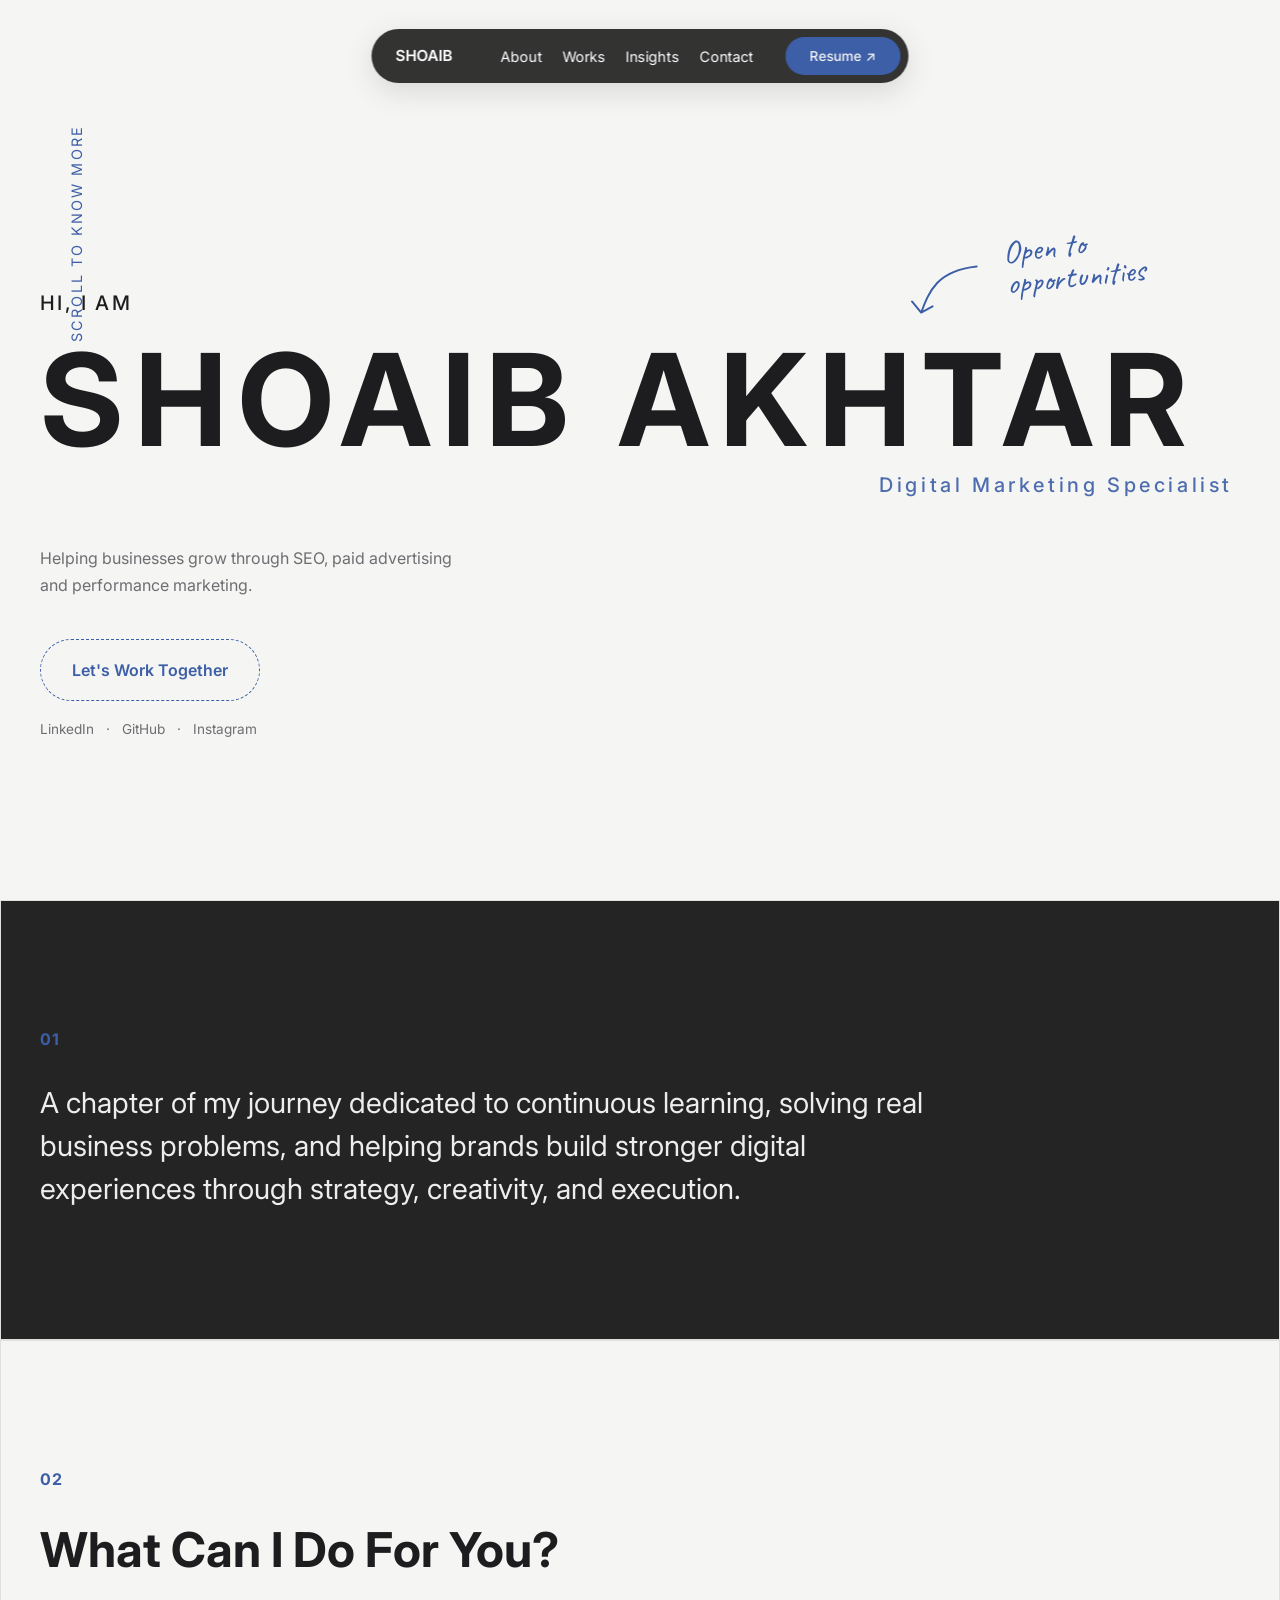
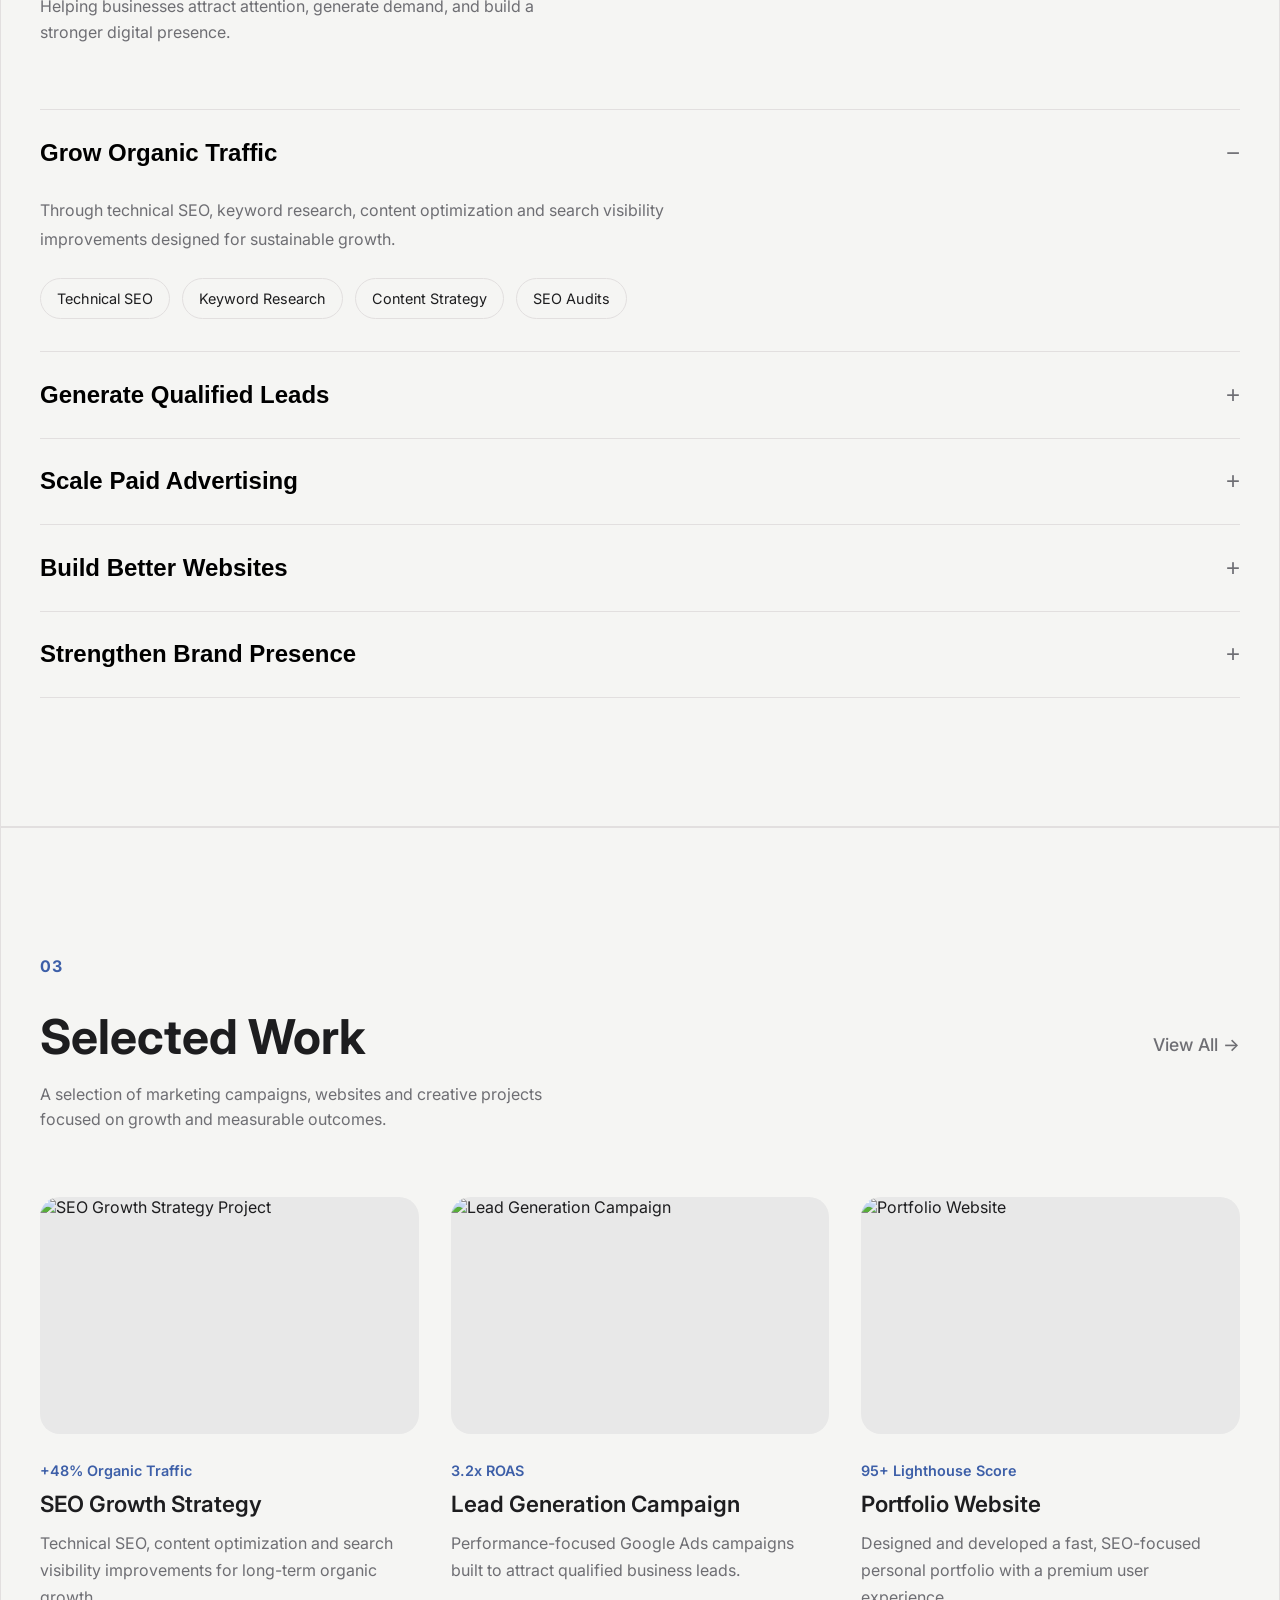
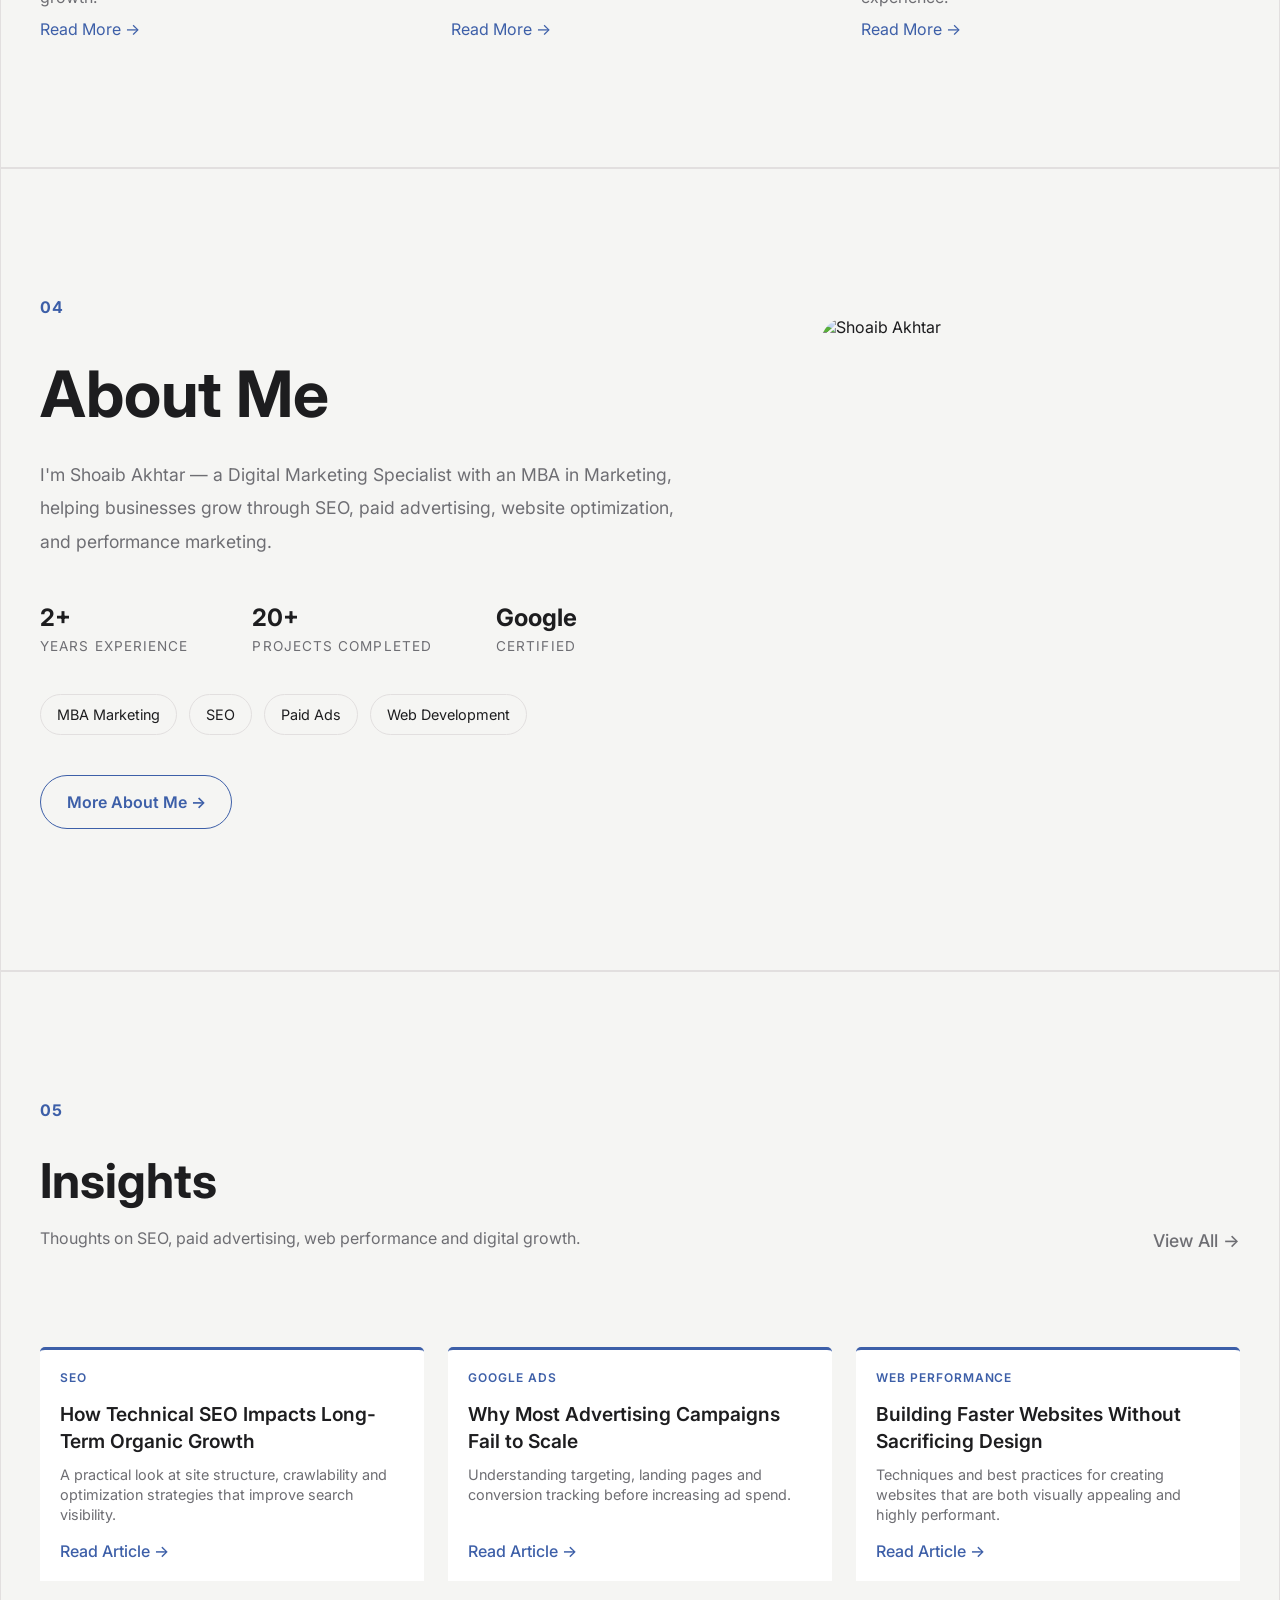
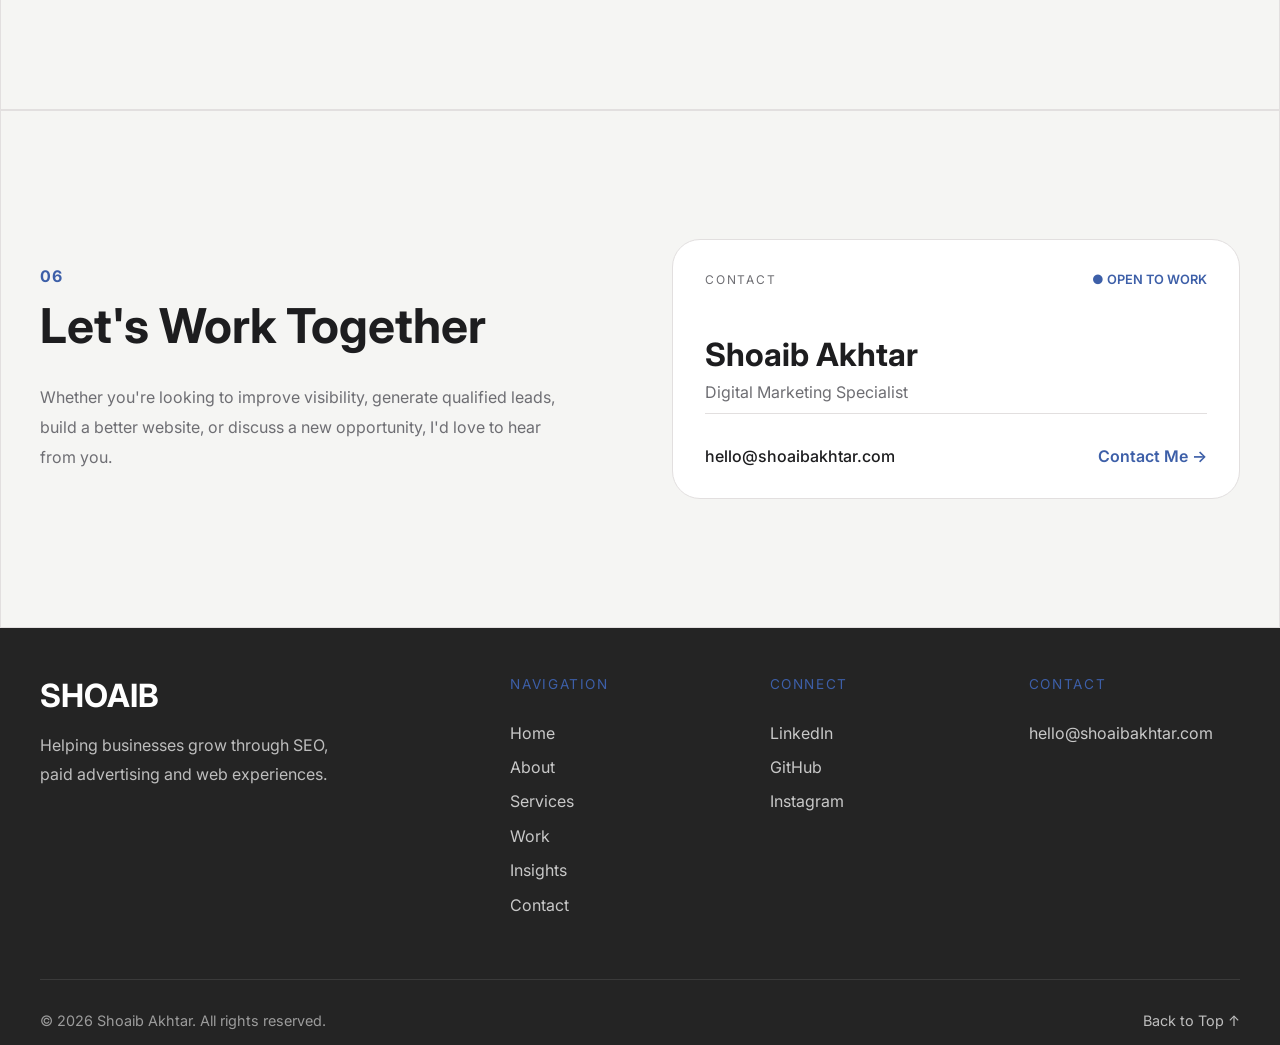
==== commit 23a7a8ac: "Added Chatbot" ====
--- a/index.html
+++ b/index.html
@@ -1,737 +1,748 @@
 <!DOCTYPE html>
 <html lang="en">
 <head>
-  <!-- META -->
   <meta charset="UTF-8">
   <meta name="viewport" content="width=device-width, initial-scale=1.0">
 
-  <!-- SEO -->
-  <title>SEO & Performance Marketing Specialist | Shoaib Akhtar</title>
-  <meta name="description" content="I help businesses generate traffic, leads and sales using SEO and Google Ads.">
-
-  <!-- OPEN GRAPH (important for sharing) -->
-  <meta property="og:title" content="SEO & Performance Marketing Specialist | Shoaib Akhtar">
-  <meta property="og:description" content="Grow traffic, leads and revenue with SEO & performance marketing.">
+  <title>Shoaib Akhtar | Digital Marketing Specialist | SEO & Performance Marketing</title>
+
+  <meta name="description" content="Portfolio of Shoaib Akhtar - Digital Marketer specializing in SEO, Google Ads, Meta Ads, Website Solutions and Graphic Design.">
+  <meta name="author" content="Shoaib Akhtar">
+  <meta name="robots" content="index,follow">
+
+  <meta property="og:title" content="Shoaib Akhtar | Digital Marketer">
+  <meta property="og:description" content="Helping startups and small businesses grow through SEO, Google Ads, Meta Ads, website solutions and design.">
   <meta property="og:type" content="website">
 
-  <!-- FONTS (performance optimized) -->
+  <meta name="twitter:card" content="summary_large_image">
+
   <link rel="preconnect" href="https://fonts.googleapis.com">
   <link rel="preconnect" href="https://fonts.gstatic.com" crossorigin>
-
-  <!-- CSS -->
-  <link rel="stylesheet" href="css/style.css">
+  <link href="https://fonts.googleapis.com/css2?family=Inter:wght@300;400;500;600;700;800;900&display=swap" rel="stylesheet">
+  <link href="https://fonts.googleapis.com/css2?family=Caveat:wght@500;600&display=swap" rel="stylesheet">
+
+  <link rel="stylesheet" href="css/home.css">
+  <link rel="stylesheet" href="css/global.css">
+  <link rel="stylesheet" href="css/component.css">
 </head>
-
 <body>
-
-  <!-- ================= NAVBAR ================= -->
-  <header class="navbar">
-    <div class="container nav-wrapper">
-
-      <!-- LOGO -->
-      <div class="logo">
-        Sho<span>ai</span>b<span>.</span>
-        
-      </div>
-
-      <!-- NAV LINKS -->
-      <nav class="nav-links" id="navLinks" aria-label="Main Navigation">
-        <a href="#">Home</a>
-        <a href="#">About Me</a>
-        <a href="#">Services</a>
-        <a href="#">Case studies</a>
-        <a href="#">Blogs</a>
-        <a href="#" class="btn nav-btn">Work With Me</a>
-        <button id="themeToggle" class="theme-toggle" aria-label="Toggle Theme">
-  🌙
-</button>
-      </nav>
-      
-      <!-- MOBILE MENU -->
-      <button class="menu-toggle" id="menuToggle" aria-label="Toggle Menu"><span>☰</span>
-      </button>
-
-    </div>
-  </header>
-
-  <!-- ================= HERO ================= -->
-  <main>
-    <section class="section hero">
-      <div class="container hero-grid">
-
-        <!-- LEFT -->
-        <div class="hero-left">
-          <div class="hero-content">
-
-            <span class="badge">
-              DATA-DRIVEN. RESULT-FOCUSED. GROWTH-OBSESSED.
-            </span>
-
-            <h1>
-              I help businesses grow traffic, leads<br>
-              and <span class="highlight">revenue.</span>
+  <header class="hero" id="home">
+    <nav class="nav">
+
+    <div class="nav-card">
+
+        <div class="nav-top">
+
+            <a href="/index.html" class="logo">
+                SHOAIB
+            </a>
+
+            <ul class="nav-links">
+                <li><a href="/about.html">About</a></li>
+                <li><a href="/works.html">Works</a></li>
+                <li><a href="#insights">Insights</a></li>
+                <li><a href="#contact">Contact</a></li>
+            </ul>
+
+            <a href="resume.pdf" class="resume-btn" target="_blank">
+                Resume ↗
+            </a>
+
+            <button class="menu-btn" aria-label="Menu">
+                <span></span>
+                <span></span>
+            </button>
+
+        </div>
+
+        <div class="mobile-menu">
+
+            <a href="/about.html">About</a>
+            <a href="/works.html">Works</a>
+            <a href="#insights">Insights</a>
+            <a href="#contact">Contact</a>
+            <a href="resume.pdf" target="_blank">Resume ↗</a>
+
+        </div>
+
+    </div>
+
+</nav>
+    
+    <div class="container">
+
+        <div class="hero-content">
+
+            <p class="hero-intro">
+                HI, I AM
+            </p>
+
+            <h1 class="hero-title">
+                SHOAIB AKHTAR
             </h1>
+             <p class="hero-role">
+                    Digital Marketing Specialist
+                </p>
+
+            <div class="hero-bottom">
+                <p class="hero-description">
+                    Helping businesses grow through SEO,
+paid advertising and performance marketing.
+                </p>
+
+            </div>
+            <div class="hero-actions">
+
+    <a href="#contact" class="hero-cta">
+        Let's Work Together
+    </a>
+
+    <div class="hero-socials">
+
+        <a href="#">LinkedIn</a>
+        <span>·</span>
+
+        <a href="#">GitHub</a>
+        <span>·</span>
+
+        <a href="#">Instagram</a>
+
+    </div>
+
+</div>
+       
+        <div class="hero-note">
+
+    <svg
+    class="hero-note-arrow"
+    viewBox="0 0 120 80"
+    fill="none"
+    xmlns="http://www.w3.org/2000/svg"
+>
+    <path
+        d="M 100 10
+           C 60 10 50 30 40 50
+           M 32 38
+           L 40 50
+           L 52 45"
+        stroke="currentColor"
+        stroke-width="2"
+        stroke-linecap="round"
+        stroke-linejoin="round"
+    />
+</svg>
+     <span class="hero-note-text">
+        Open to<br>opportunities
+    </span>
+
+</div>
+    </div>
+     <a href="#about" class="scroll-indicator">
+            Scroll to know more
+        </a>
+</header>
+<!-- =========================
+     INTRO
+========================= -->
+
+<section class="intro section">
+    <div class="container">
+
+        <div class="section-label">
+            01
+        </div>
+
+        <div class="intro-content">
+
+            <p class="intro-text">
+                A chapter of my journey dedicated to continuous learning,
+                solving real business problems, and helping brands build
+                stronger digital experiences through strategy, creativity,
+                and execution.
+            </p>
+
+        </div>
+
+    </div>
+</section>
+<!-- =========================
+     SERVICES
+========================= -->
+<section class="services section" id="services">
+    <div class="container">
+        <span class="section-label">
+            02
+        </span>
+        <div class="services-header">
+            <h2 class="section-title">
+                What Can I Do For You?
+            </h2>
+            <p class="section-description">
+                Helping businesses attract attention, generate demand,
+                and build a stronger digital presence.
+            </p>
+        </div>
+        <div class="services-accordion">
+            <article class="service active">
+                <button class="service-trigger">
+                    <span class="service-title">
+                        Grow Organic Traffic
+                    </span>
+                    <span class="service-icon">
+                        −
+                    </span>
+                </button>
+                <div class="service-content">
+                    <p>
+                        Through technical SEO, keyword research,
+                        content optimization and search visibility
+                        improvements designed for sustainable growth.
+                    </p>
+                    <ul>
+                        <li class="tag">Technical SEO</li>
+                        <li class="tag">Keyword Research</li>
+                        <li class="tag">Content Strategy</li>
+                        <li class="tag">SEO Audits</li>
+                    </ul>
+
+                </div>
+
+            </article>
+            <article class="service">
+
+                <button class="service-trigger">
+
+                    <span class="service-title">
+                        Generate Qualified Leads
+                    </span>
+                    <span class="service-icon">
+                        +
+                    </span>
+                </button>
+                <div class="service-content">
+                    <p>
+                        Conversion-focused campaigns built to
+                        attract prospects and drive measurable results.
+                    </p>
+                    <ul>
+                        <li class="tag">Google Ads</li>
+                        <li class="tag">Search Campaigns</li>
+                        <li class="tag">Conversion Tracking</li>
+                        <li class="tag">Campaign Optimization</li>
+                    </ul>
+                </div>
+            </article>
+            <article class="service">
+                <button class="service-trigger">
+                    <span class="service-title">
+                        Scale Paid Advertising
+                    </span>
+                    <span class="service-icon">
+                        +
+                    </span>
+                </button>
+                <div class="service-content">
+                    <p>
+                        Strategic advertising campaigns focused on
+                        growth, efficiency and return on investment.
+                    </p>
+                    <ul>
+                        <li class="tag">Google Ads</li>
+                        <li class="tag">Meta Ads</li>
+                        <li class="tag">Audience Targeting</li>
+                        <li class="tag">Performance Analysis</li>
+                    </ul>
+                </div>
+            </article>
+            <article class="service">
+                <button class="service-trigger">
+                    <span class="service-title">
+                        Build Better Websites
+                    </span>
+                    <span class="service-icon">
+                        +
+                    </span>
+                </button>
+                <div class="service-content">
+                    <p>
+                        Fast, responsive and SEO-friendly websites
+                        designed to support business growth.
+                    </p>
+                    <ul>
+                        <li class="tag">Portfolio Websites</li>
+                        <li class="tag">Landing Pages</li>
+                        <li class="tag">SEO Optimization</li>
+                        <li class="tag">Performance Improvements</li>
+                    </ul>
+                </div>
+            </article>
+            <article class="service">
+                <button class="service-trigger">
+                    <span class="service-title">
+                        Strengthen Brand Presence
+                    </span>
+                    <span class="service-icon">
+                        +
+                    </span>
+                </button>
+                <div class="service-content">
+                    <p>
+                        Creative assets and social content that
+                        communicate value and build trust.
+                    </p>
+                    <ul>
+                        <li class="tag">Social Media Design</li>
+                        <li class="tag">Marketing Creatives</li>
+                        <li class="tag">Brand Assets</li>
+                        <li class="tag">Content Support</li>
+                    </ul>
+                </div>
+            </article>
+        </div>
+    </div>
+
+</section>
+<section class="work section" id="work">
+
+    <div class="container">
+
+        <div class="work-top">
+
+            <div>
+
+                <span class="section-label">
+                    03
+                </span>
+
+                <h2 class="section-title">
+                    Selected Work
+                </h2>
+
+                <p class="section-description">
+                    A selection of marketing campaigns, websites and creative projects focused on growth and measurable outcomes.
+                </p>
+
+            </div>
+
+            <a href="#" class="view-all-work">
+                View All →
+            </a>
+
+        </div>
+
+        <div class="work-grid">
+
+            <article class="project">
+
+                <a href="#" class="project-image">
+
+                    <img
+                        src="assets/images/project-1.webp"
+                        alt="SEO Growth Strategy Project"
+                        loading="lazy"
+                    >
+
+                </a>
+
+                <div class="project-content">
+
+                    <span class="project-result">
+                        +48% Organic Traffic
+                    </span>
+
+                    <h3 class="project-title">
+                        SEO Growth Strategy
+                    </h3>
+
+                    <p class="project-description">
+                        Technical SEO, content optimization and search visibility improvements for long-term organic growth.
+                    </p>
+                    <a href="#" class="project-more">Read More →</a>
+                </div>
+
+            </article>
+
+            <article class="project">
+
+                <a href="#" class="project-image">
+
+                    <img
+                        src="assets/images/project-2.webp"
+                        alt="Lead Generation Campaign"
+                        loading="lazy"
+                    >
+
+                </a>
+
+                <div class="project-content">
+
+                    <span class="project-result">
+                        3.2x ROAS
+                    </span>
+
+                    <h3 class="project-title">
+                        Lead Generation Campaign
+                    </h3>
+
+                    <p class="project-description">
+                        Performance-focused Google Ads campaigns built to attract qualified business leads.
+                    </p>
+                    <a href="#" class="project-more">Read More →</a>
+                </div>
+
+            </article>
+
+            <article class="project">
+
+                <a href="#" class="project-image">
+
+                    <img
+                        src="assets/images/project-3.webp"
+                        alt="Portfolio Website"
+                        loading="lazy"
+                    >
+
+                </a>
+
+                <div class="project-content">
+
+                    <span class="project-result">
+                        95+ Lighthouse Score
+                    </span>
+
+                    <h3 class="project-title">
+                        Portfolio Website
+                    </h3>
+
+                    <p class="project-description">
+                        Designed and developed a fast, SEO-focused personal portfolio with a premium user experience.
+                    </p>
+                    <a href="#" class="project-more">Read More →</a>
+                </div>
+
+            </article>
+
+        </div>
+
+    </div>
+
+</section>
+<section class="about section" id="about">
+    <div class="container">
+        <span class="section-label">
+            04
+        </span>
+        <div class="about-grid">
+            <div class="about-content">
+                <h2 class="about-title">
+                    About Me
+                </h2>
+                <p class="about-description">
+                    I'm Shoaib Akhtar — a Digital Marketing Specialist with an MBA in Marketing,
+                    helping businesses grow through SEO, paid advertising, website optimization,
+                    and performance marketing.
+                </p>
+                <div class="about-stats">
+                    <div class="stat">
+                        <span class="stat-number">2+</span>
+                        <span class="stat-label">Years Experience</span>
+                    </div>
+                    <div class="stat">
+                        <span class="stat-number">20+</span>
+                        <span class="stat-label">Projects Completed</span>
+                    </div>
+                    <div class="stat">
+                        <span class="stat-number">Google</span>
+                        <span class="stat-label">Certified</span>
+                    </div>
+                </div>
+                <div class="about-tags">
+                    <span class="tag">MBA Marketing</span>
+                    <span class="tag">SEO</span>
+                    <span class="tag">Paid Ads</span>
+                    <span class="tag">Web Development</span>
+                </div>
+                <a href="#" class="about-btn">
+                    More About Me →
+                </a>
+            </div>
+            <div class="about-image">
+                <img
+                    src="assets/images/shoaib.webp"
+                    alt="Shoaib Akhtar"
+                    loading="lazy"
+                >
+            </div>
+
+        </div>
+
+    </div>
+
+</section>
+<!-- =========================
+     INSIGHTS
+========================= -->
+
+<section class="insights section" id="insights">
+
+    <div class="container">
+
+        <div class="insights-top">
+
+            <div>
+
+                <span class="section-label">
+                    05
+                </span>
+
+                <h2 class="section-title">
+                    Insights
+                </h2>
+
+                <p class="section-description">
+                    Thoughts on SEO, paid advertising, web performance
+                    and digital growth.
+                </p>
+
+            </div>
+
+            <a href="#" class="view-all-insights">
+                View All →
+            </a>
+
+        </div>
+
+        <div class="insights-grid">
+
+            <article class="insight">
+
+                <span class="insight-category">
+                    SEO
+                </span>
+
+                <h3 class="insight-title">
+                    How Technical SEO Impacts Long-Term Organic Growth
+                </h3>
+
+                <p class="insight-description">
+                    A practical look at site structure, crawlability and
+                    optimization strategies that improve search visibility.
+                </p>
+
+                <a href="#" class="insight-link">
+                    Read Article →
+                </a>
+
+            </article>
+
+            <article class="insight">
+
+                <span class="insight-category">
+                    Google Ads
+                </span>
+
+                <h3 class="insight-title">
+                    Why Most Advertising Campaigns Fail to Scale
+                </h3>
+
+                <p class="insight-description">
+                    Understanding targeting, landing pages and conversion
+                    tracking before increasing ad spend.
+                </p>
+
+                <a href="#" class="insight-link">
+                    Read Article →
+                </a>
+
+            </article>
+
+            <article class="insight">
+
+                <span class="insight-category">
+                    Web Performance
+                </span>
+
+                <h3 class="insight-title">
+                    Building Faster Websites Without Sacrificing Design
+                </h3>
+
+                <p class="insight-description">
+                    Techniques and best practices for creating websites
+                    that are both visually appealing and highly performant.
+                </p>
+
+                <a href="#" class="insight-link">
+                    Read Article →
+                </a>
+
+            </article>
+
+        </div>
+
+    </div>
+
+</section>
+<section class="contact section" id="contact">
+
+    <div class="container">
+
+        <div class="contact-grid">
+
+            <div class="contact-content">
+
+                <span class="section-label">
+                    06
+                </span>
+
+                <h2 class="contact-title">
+                    Let's Work Together
+                </h2>
+
+                <p class="contact-description">
+                    Whether you're looking to improve visibility,
+                    generate qualified leads, build a better website,
+                    or discuss a new opportunity, I'd love to hear from you.
+                </p>
+
+            </div>
+
+            <div class="contact-card">
+
+                <div class="card-top">
+
+                    <span class="card-label">
+                        CONTACT
+                    </span>
+
+                    <span class="card-status">
+                        ● OPEN TO WORK
+                    </span>
+
+                </div>
+
+                <div class="card-main">
+
+                    <h3>
+                        Shoaib Akhtar
+                    </h3>
+
+                    <p>
+                        Digital Marketing Specialist
+                    </p>
+
+                </div>
+
+                <div class="card-bottom">
+
+                    <a href="mailto:hello@shoaibakhtar.com"
+                       class="card-email">
+                        hello@shoaibakhtar.com
+                    </a>
+
+                    <a href="mailto:hello@shoaibakhtar.com"
+                       class="card-cta">
+                        Contact Me →
+                    </a>
+
+                </div>
+
+            </div>
+
+        </div>
+
+    </div>
+
+</section>
+<footer class="footer">
+
+    <div class="container">
+
+        <div class="footer-grid">
+
+            <div class="footer-brand">
+
+                <h2 class="footer-logo">
+                    SHOAIB
+                </h2>
+
+                <p class="footer-description">
+                    Helping businesses grow through SEO,
+                    paid advertising and web experiences.
+                </p>
+
+            </div>
+
+            <div class="footer-column">
+
+                <span class="footer-heading">
+                    Navigation
+                </span>
+
+                <a href="#home">Home</a>
+                <a href="#about">About</a>
+                <a href="#services">Services</a>
+                <a href="#work">Work</a>
+                <a href="#insights">Insights</a>
+                <a href="#contact">Contact</a>
+
+            </div>
+
+            <div class="footer-column">
+
+                <span class="footer-heading">
+                    Connect
+                </span>
+
+                <a href="#">LinkedIn</a>
+                <a href="#">GitHub</a>
+                <a href="#">Instagram</a>
+
+            </div>
+
+            <div class="footer-column">
+
+                <span class="footer-heading">
+                    Contact
+                </span>
+
+                <a href="mailto:hello@shoaibakhtar.com">
+                    hello@shoaibakhtar.com
+                </a>
+
+            </div>
+
+        </div>
+
+        <div class="footer-bottom">
 
             <p>
-              I combine SEO and performance marketing to attract the right audience and turn them into paying customers.
+                © 2026 Shoaib Akhtar. All rights reserved.
             </p>
 
-            <!-- CTA -->
-            <div class="hero-buttons">
-              <a href="#" class="btn">Get Free Audit</a>
-              <a href="#" class="btn-outline">View Case Studies</a>
-            </div>
-
-            <!-- TRUST POINTS -->
-            <div class="hero-features">
-              <div class="feature-item">✔ Performance Focused</div>
-              <div class="feature-item">✔ Transparent Reporting</div>
-              <div class="feature-item">✔ Growth Partnership</div>
-            </div>
-
-          </div>
-        </div>
-
-        <!-- RIGHT -->
-        <div class="hero-right">
-
-          <!-- MAIN CARD -->
-          <div class="card chart-card">
-
-            <div class="card-header">
-              <span>ORGANIC TRAFFIC</span>
-              <h3 class="green">28.4K <span>+48%</span></h3>
-              <span>vs Last 6 months</span>
-            </div>
-
-            <!-- SVG CHART -->
-            <svg viewBox="0 0 300 120" class="chart-svg" preserveAspectRatio="none" aria-hidden="true">
-              <path 
-                d="M0 95 
-                   C50 85, 80 70, 120 75 
-                   S200 60, 240 35 
-                   S280 35, 300 20"
-                fill="none"
-                stroke="currentColor"
-                stroke-width="4"
-                stroke-linecap="round"
-                stroke-linejoin="round"
-              />
-            </svg>
-
-          </div>
-
-          <!-- FLOAT CARD -->
-          <div class="floating-card">
-            <span>LEADS GENERATED</span>
-            <h3 class="green">320+</h3>
-            <small>in 90 Days</small>
-          </div>
-
-          <!-- MINI CARDS -->
-          <div class="mini-cards">
-            <div class="card small">
-              <span>AD ROAS</span>
-              <h3 class="green">4.6x</h3>
-              <span>Average ROAS</span>
-              <div class="icon-chart"><svg xmlns="http://www.w3.org/2000/svg" viewBox="0 0 640 640"><path d="M128 128C128 110.3 113.7 96 96 96C78.3 96 64 110.3 64 128L64 464C64 508.2 99.8 544 144 544L544 544C561.7 544 576 529.7 576 512C576 494.3 561.7 480 544 480L144 480C135.2 480 128 472.8 128 464L128 128zM534.6 214.6C547.1 202.1 547.1 181.8 534.6 169.3C522.1 156.8 501.8 156.8 489.3 169.3L384 274.7L326.6 217.4C314.1 204.9 293.8 204.9 281.3 217.4L185.3 313.4C172.8 325.9 172.8 346.2 185.3 358.7C197.8 371.2 218.1 371.2 230.6 358.7L304 285.3L361.4 342.7C373.9 355.2 394.2 355.2 406.7 342.7L534.7 214.7z" fill="currentColor"/></svg></div>
-            </div>
-            <div class="card small">
-              <span>KEYWORDS</span>
-              <h3 class="green" >210+</h3>
-              <span>On Google</span>
-              <div class="icon-chart">
-               <svg xmlns="http://www.w3.org/2000/svg" viewBox="0 0 640 640"><path d="M256 144C256 117.5 277.5 96 304 96L336 96C362.5 96 384 117.5 384 144L384 496C384 522.5 362.5 544 336 544L304 544C277.5 544 256 522.5 256 496L256 144zM64 336C64 309.5 85.5 288 112 288L144 288C170.5 288 192 309.5 192 336L192 496C192 522.5 170.5 544 144 544L112 544C85.5 544 64 522.5 64 496L64 336zM496 160L528 160C554.5 160 576 181.5 576 208L576 496C576 522.5 554.5 544 528 544L496 544C469.5 544 448 522.5 448 496L448 208C448 181.5 469.5 160 496 160z" fill="currentColor"/></svg>
-              </div>
-            </div>
-            <div class="card small">
-              <span>CONVERSIONS</span>
-              <h3 class="green">67%</h3>
-              <span>increase</span>
-              <div class="icon-chart">
-              <svg xmlns="http://www.w3.org/2000/svg" viewBox="0 0 640 640"><path d="M544.4 304L368.4 304C350.7 304 336.4 289.7 336.4 272L336.4 96C336.4 78.3 350.8 63.8 368.3 66.1C475.3 80.3 560.1 165.1 574.3 272.1C576.6 289.6 562.1 304 544.4 304zM254.6 101.2C272.7 97.4 288.4 112.2 288.4 130.7L288.4 328C288.4 333.6 290.4 339 293.9 343.3L426 502.7C437.7 516.8 435.2 538.1 419.1 546.8C385 565.4 345.9 576 304.4 576C171.9 576 64.4 468.5 64.4 336C64.4 220.5 145.9 124.1 254.6 101.2zM509.8 352L573.8 352C592.3 352 607.1 367.7 603.3 385.8C593.1 434.2 568.3 477.2 533.7 510C521.4 521.7 502.1 519.2 491.3 506.1L406.9 404.4C389.6 383.5 404.5 352 431.5 352L509.7 352z" fill="currentColor"/></svg>
-              </div>
-            </div>
-          </div>
-
-        </div>
-
-      </div>
-    </section>
-    <section class="trust-strip">
-      <div class="container">
-
-      <p class="trust-heading">
-        Powered by industry-leading tools
-      </p>
-
-       <div class="trust-logos">
-        <img class="t-logo google" src="assets/logos/google.webp" alt="Google">
-        <img class="t-logo meta" src="assets/logos/meta.svg" alt="Meta">
-        <img class="t-logo semrush" src="assets/logos/semrush.svg" alt="Semrush">
-        <img class="t-logo ahrefs" src="assets/logos/ahref.svg" alt="Ahrefs">
-        <img class="t-logo wordpress" src="assets/logos/wordpress.png" alt="Wordpress">
-       </div>
-
-      </div>
-   </section>
-
-   <section class="section services">
-  <div class="container">
-
-    <!-- TOP -->
-    <div class="services-top">
-
-      <div>
-        <p class="section-label">WHAT I DO</p>
-        <h2>
-          End-to-end growth strategies.<br>
-          Measurable results.
-        </h2>
-      </div>
-
-      <div class="services-intro">
-        <p>
-          From ranking higher on Google to running high-converting ad campaigns and improving your website experience,
-          I help businesses generate traffic, leads, and sales.
-        </p>
-        <a href="#" class="explore-link">Explore All Services →</a>
-      </div>
-
-    </div>
-
-    <!-- CARDS -->
-    <div class="services-grid">
-
-      <!-- SEO -->
-      <div class="service-card">
-        <div class="icon"><svg width="20px" style="width:20px" xmlns="http://www.w3.org/2000/svg" viewBox="0 0 512 512"><path fill="currentColor" d="M505 442.7L405.3 343c-4.5-4.5-10.6-7-17-7H372c27.6-35.3 44-79.7 44-128C416 93.1 322.9 0 208 0S0 93.1 0 208s93.1 208 208 208c48.3 0 92.7-16.4 128-44v16.3c0 6.4 2.5 12.5 7 17l99.7 99.7c9.4 9.4 24.6 9.4 33.9 0l28.3-28.3c9.4-9.4 9.4-24.6.1-34zM208 336c-70.7 0-128-57.2-128-128 0-70.7 57.2-128 128-128 70.7 0 128 57.2 128 128 0 70.7-57.2 128-128 128z"/></svg></div>
-        <h3>Search Engine Optimization (SEO)</h3>
-        <p>
-          Improve your Google rankings, get discovered by the right audience, and drive consistent organic traffic to your website.
-        </p>
-        <a href="#" class="explore-link">Learn more →</a>
-      </div>
-
-      <!-- GOOGLE ADS -->
-      <div class="service-card">
-        <div class="icon"><svg xmlns="http://www.w3.org/2000/svg" viewBox="0 0 640 640"><path d="M128 128C128 110.3 113.7 96 96 96C78.3 96 64 110.3 64 128L64 464C64 508.2 99.8 544 144 544L544 544C561.7 544 576 529.7 576 512C576 494.3 561.7 480 544 480L144 480C135.2 480 128 472.8 128 464L128 128zM534.6 214.6C547.1 202.1 547.1 181.8 534.6 169.3C522.1 156.8 501.8 156.8 489.3 169.3L384 274.7L326.6 217.4C314.1 204.9 293.8 204.9 281.3 217.4L185.3 313.4C172.8 325.9 172.8 346.2 185.3 358.7C197.8 371.2 218.1 371.2 230.6 358.7L304 285.3L361.4 342.7C373.9 355.2 394.2 355.2 406.7 342.7L534.7 214.7z" fill="currentColor"/></svg></div>
-        <h3>Performance Marketing (Google & Meta Ads)</h3>
-        <p>
-          Run targeted ads on Google and Meta platforms to generate high-quality leads and sales with measurable return on investment.
-        </p>
-        <a href="#" class="explore-link">Learn more →</a>
-      </div>
-
-      <!-- META ADS -->
-      <div class="service-card">
-        <div class="icon"><svg xmlns="http://www.w3.org/2000/svg" viewBox="0 0 640 640"><path fill="currentColor" d="M64 160C64 124.7 92.7 96 128 96L512 96C547.3 96 576 124.7 576 160L576 400L512 400L512 160L128 160L128 400L64 400L64 160zM0 467.2C0 456.6 8.6 448 19.2 448L620.8 448C631.4 448 640 456.6 640 467.2C640 509.6 605.6 544 563.2 544L76.8 544C34.4 544 0 509.6 0 467.2zM281 273L250 304L281 335C290.4 344.4 290.4 359.6 281 368.9C271.6 378.2 256.4 378.3 247.1 368.9L199.1 320.9C189.7 311.5 189.7 296.3 199.1 287L247.1 239C256.5 229.6 271.7 229.6 281 239C290.3 248.4 290.4 263.6 281 272.9zM393 239L441 287C450.4 296.4 450.4 311.6 441 320.9L393 368.9C383.6 378.3 368.4 378.3 359.1 368.9C349.8 359.5 349.7 344.3 359.1 335L390.1 304L359.1 273C349.7 263.6 349.7 248.4 359.1 239.1C368.5 229.8 383.7 229.7 393 239.1z"/></svg></div>
-        <h3>Website Optimization & Development</h3>
-        <p>
-          Build or improve your website to load faster, look professional, and convert visitors into customers with a seamless user experience.
-        </p>
-        <a href="#" class="explore-link">Learn more →</a>
-      </div>
-
-      <!-- WEBSITE + DESIGN -->
-      <div class="service-card">
-        <div class="icon"><svg xmlns="http://www.w3.org/2000/svg" viewBox="0 0 640 640"><path fill="currentColor" d="M512.5 74.3L291.1 222C262 241.4 243.5 272.9 240.5 307.3C302.8 320.1 351.9 369.2 364.8 431.6C399.3 428.6 430.7 410.1 450.1 381L597.7 159.5C604.4 149.4 608 137.6 608 125.4C608 91.5 580.5 64 546.6 64C534.5 64 522.6 67.6 512.5 74.3zM320 464C320 402.1 269.9 352 208 352C146.1 352 96 402.1 96 464C96 467.9 96.2 471.8 96.6 475.6C98.4 493.1 86.4 512 68.8 512L64 512C46.3 512 32 526.3 32 544C32 561.7 46.3 576 64 576L208 576C269.9 576 320 525.9 320 464z"/></svg></div>
-        <h3>Graphic Design</h3>
-        <p>
-          Create high-quality visuals for ads, social media, and branding — including logos and brand identity, designed to capture attention and drive engagement
-        </p>
-        <a href="#" class="explore-link">Learn more →</a>
-      </div>
-
-    </div>
-
-  </div>
-</section>
-<!-- ================= CASE STUDIES ================= -->
-<section class="case-study section" id="case-study">
-  <div class="container">
-
-    <!-- Top -->
-    <div class="case-top">
-
-      <div class="case-heading">
-        <p class="section-label">CASE STUDIES</p>
-        <h2>Selected Work & Results</h2>
-      </div>
-
-      <div class="case-intro">
-        <p>
-          Real SEO, social media, and growth-focused strategies
-          designed to improve visibility, engagement, and business performance.
-        </p>
-
-        <a href="#" class="discover-link">
-          Discover More →
-        </a>
-      </div>
-
-    </div>
-
-    <!-- Grid -->
-    <div class="case-grid">
-
-      <!-- Card -->
-      <article class="case-card">
-
-        <img
-          src="https://encrypted-tbn0.gstatic.com/images?q=tbn:ANd9GcS0HFBJTcyDLiUWWCI8YmvrqlUrwUsvKAIysw&s"
-          alt="SEO Case Study"
-          width="600"
-          height="420"
-          loading="lazy"
-        >
-
-        <div class="case-content">
-
-          <span class="case-tag">
-            SEO Growth
-          </span>
-
-          <h3>
-            Increased Organic Traffic by
-            <span class="highlight">185%</span>
-          </h3>
-          <p>DACSDA asdasd. sadwd w wfefeaw wdwca. wadad luik il jhyj hdg kukjfghfe. ee</p>
-
-          <div class="case-footer">
-            <span>3 Month Growth</span>
-
-            <a href="#" class="case-link">
-              Read more →
+            <a href="#home">
+                Back to Top ↑
             </a>
-          </div>
-
-        </div>
-      </article>
-
-      <!-- Card -->
-      <article class="case-card">
-
-        <img
-          src="https://encrypted-tbn0.gstatic.com/images?q=tbn:ANd9GcS0HFBJTcyDLiUWWCI8YmvrqlUrwUsvKAIysw&s"
-          alt="Social Media Case Study"
-          width="600"
-          height="420"
-          loading="lazy"
-        >
-
-        <div class="case-content">
-
-          <span class="case-tag">
-            Social Media
-          </span>
-
-          <h3>
-            Boosted Engagement by
-            <span class="highlight">320%</span>
-          </h3>
-          <p>DACSDA asdasd. sadwd w wfefeaw wdwca. wadad luik il jhyj hdg kukjfghfe. ee</p>
-
-          <div class="case-footer">
-            <span>78K+ Reach</span>
-
-            <a href="#" class="case-link">
-              Read More →
-            </a>
-          </div>
-
-        </div>
-      </article>
-
-      <!-- Card -->
-      <article class="case-card">
-
-        <img
-          src="https://encrypted-tbn0.gstatic.com/images?q=tbn:ANd9GcS0HFBJTcyDLiUWWCI8YmvrqlUrwUsvKAIysw&s"
-          alt="Performance Marketing Case Study"
-          width="600"
-          height="420"
-          loading="lazy"
-        >
-
-        <div class="case-content">
-
-          <span class="case-tag">
-            Performance Ads
-          </span>
-
-          <h3>
-            Reduced Cost Per Lead by
-            <span class="highlight">42%</span>
-          </h3>
-          <p>DACSDA asdasd. sadwd w wfefeaw wdwca. wadad luik il jhyj hdg kukjfghfe. ee</p>
-
-          <div class="case-footer">
-            <span>Higher ROI</span>
-
-            <a href="#" class="case-link">
-              Read More →
-            </a>
-          </div>
-
-        </div>
-      </article>
-
-    </div>
-
-  </div>
-</section>
-<!-- ================= PROCESS ================= -->
-<section class="process section" id="process">
-  <div class="container">
-
-    <!-- Top -->
-    <div class="process-top">
-
-      <div>
-        <p class="section-label">PROCESS</p>
-        <h2>Simple Process.<br>Focused Results.</h2>
-      </div>
-
-      <div class="process-intro">
-        <p>
-          A streamlined workflow focused on strategy, execution,
-          and measurable digital growth for every project.
-        </p>
-
-        <a href="#contact" class="discover-link">
-          Start a Project →
-        </a>
-      </div>
-
-    </div>
-
-    <!-- Grid -->
-    <div class="process-grid">
-
-      <!-- Item -->
-      <article class="process-card">
-
-        <div class="process-icon">
-          <svg viewBox="0 0 24 24" fill="none">
-            <path d="M4 19L10 13L13 16L20 9" 
-              stroke="#38A460" 
-              stroke-width="2" 
-              stroke-linecap="round" 
-              stroke-linejoin="round"/>
-          </svg>
-        </div>
-
-        <span class="process-number">
-          01
-        </span>
-
-        <h3>
-          Strategy & Research
-        </h3>
-
-        <p>
-          Understanding goals, competitors, audience behavior,
-          and growth opportunities before execution.
-        </p>
-
-      </article>
-
-      <!-- Item -->
-      <article class="process-card">
-
-        <div class="process-icon">
-          <svg viewBox="0 0 24 24" fill="none">
-            <path d="M12 3V21M3 12H21" 
-              stroke="#38A460" 
-              stroke-width="2" 
-              stroke-linecap="round"/>
-          </svg>
-        </div>
-
-        <span class="process-number">
-          02
-        </span>
-
-        <h3>
-          Optimization
-        </h3>
-
-        <p>
-          Improving website structure, SEO, campaigns,
-          and content performance for better visibility.
-        </p>
-
-      </article>
-
-      <!-- Item -->
-      <article class="process-card">
-
-        <div class="process-icon">
-          <svg viewBox="0 0 24 24" fill="none">
-            <path d="M5 12H19" 
-              stroke="#38A460" 
-              stroke-width="2" 
-              stroke-linecap="round"/>
-            <path d="M12 5L19 12L12 19" 
-              stroke="#38A460" 
-              stroke-width="2" 
-              stroke-linecap="round" 
-              stroke-linejoin="round"/>
-          </svg>
-        </div>
-
-        <span class="process-number">
-          03
-        </span>
-
-        <h3>
-          Execution & Launch
-        </h3>
-
-        <p>
-          Implementing strategies with a focus on
-          performance, responsiveness, and user experience.
-        </p>
-
-      </article>
-
-      <!-- Item -->
-      <article class="process-card">
-
-        <div class="process-icon">
-          <svg viewBox="0 0 24 24" fill="none">
-            <path d="M12 20V10" 
-              stroke="#38A460" 
-              stroke-width="2" 
-              stroke-linecap="round"/>
-            <path d="M18 14L12 8L6 14" 
-              stroke="#38A460" 
-              stroke-width="2" 
-              stroke-linecap="round" 
-              stroke-linejoin="round"/>
-          </svg>
-        </div>
-
-        <span class="process-number">
-          04
-        </span>
-
-        <h3>
-          Growth & Scaling
-        </h3>
-
-        <p>
-          Monitoring analytics, refining strategies,
-          and scaling campaigns for long-term growth.
-        </p>
-
-      </article>
-
-    </div>
-
-  </div>
-</section>
-<!-- ================= TESTIMONIALS ================= -->
-<section class="testimonials section" id="testimonials">
-  <div class="container">
-
-    <div class="testimonial-top">
-
-      <div>
-        <p class="section-label">TESTIMONIALS</p>
-        <h2>Trusted by growing brands.</h2>
-      </div>
-
-      <div class="testimonial-intro">
-        <p>
-          Helping businesses improve visibility, generate quality leads,
-          and build a stronger digital presence through strategic marketing.
-        </p>
-      </div>
-
-    </div>
-
-    <div class="testimonial-grid">
-
-      <!-- Card -->
-      <article class="testimonial-card">
-
-        <div class="stars">
-          ★★★★★
-        </div>
-
-        <p class="testimonial-text">
-          “Professional, responsive, and highly focused on results.
-          The SEO improvements significantly increased our website traffic.”
-        </p>
-
-        <div class="testimonial-user">
-
-          <div class="testimonial-avatar">
-            S
-          </div>
-
-          <div>
-            <h4>Sarah Mitchell</h4>
-            <span>E-commerce Brand</span>
-          </div>
-
-        </div>
-
-      </article>
-
-      <!-- Card -->
-      <article class="testimonial-card">
-
-        <div class="stars">
-          ★★★★★
-        </div>
-
-        <p class="testimonial-text">
-          “Our lead generation campaigns became far more efficient.
-          Communication and reporting were excellent throughout.”
-        </p>
-
-        <div class="testimonial-user">
-
-          <div class="testimonial-avatar">
-            A
-          </div>
-
-          <div>
-            <h4>Arjun Mehta</h4>
-            <span>Local Business Owner</span>
-          </div>
-
-        </div>
-
-      </article>
-
-      <!-- Card -->
-      <article class="testimonial-card">
-
-        <div class="stars">
-          ★★★★★
-        </div>
-
-        <p class="testimonial-text">
-          “The website optimization and SEO work improved both
-          performance and user experience dramatically.”
-        </p>
-
-        <div class="testimonial-user">
-
-          <div class="testimonial-avatar">
-            D
-          </div>
-
-          <div>
-            <h4>Daniel Brooks</h4>
-            <span>Startup Founder</span>
-          </div>
-
-        </div>
-
-      </article>
-
-    </div>
-
-  </div>
-</section>
-<!-- ================= FOOTER ================= -->
-<footer class="footer">
-
-  <div class="container footer-grid">
-
-    <!-- Brand -->
-    <div class="footer-brand">
-
-      <div class="logo">
-        Sho<span>ai</span>b<span>.</span>
-      </div>
-
-      <p>
-        SEO & performance marketing specialist helping businesses
-        generate traffic, leads, and revenue through strategic
-        digital growth.
-      </p>
-
-    </div>
-
-    <!-- Navigation -->
-    <div>
-      <h4>Navigation</h4>
-
-      <ul class="footer-links">
-        <li><a href="#">Home</a></li>
-        <li><a href="#">Services</a></li>
-        <li><a href="#">Case Studies</a></li>
-        <li><a href="#">Blogs</a></li>
-      </ul>
-    </div>
-
-    <!-- Services -->
-    <div>
-      <h4>Services</h4>
-
-      <ul class="footer-links">
-        <li><a href="#">SEO</a></li>
-        <li><a href="#">Google Ads</a></li>
-        <li><a href="#">Web Optimization</a></li>
-        <li><a href="#">Graphic Design</a></li>
-      </ul>
-    </div>
-
-    <!-- Contact -->
-    <div>
-      <h4>Contact</h4>
-
-      <ul class="footer-links">
-        <li><a href="mailto:hello@example.com">hello@example.com</a></li>
-        <li><a href="#">LinkedIn</a></li>
-        <li><a href="#">Instagram</a></li>
-      </ul>
-    </div>
-
-  </div>
-
-  <div class="footer-bottom">
-    <div class="container">
-      <p>
-        © 2026 Shoaib Akhtar. All rights reserved.
-      </p>
-    </div>
-  </div>
+
+        </div>
+
+    </div>
 
 </footer>
-  </main>
-
-  <!-- ================= SCRIPT ================= -->
-  <script>
-    const toggle = document.getElementById("menuToggle");
-    const nav = document.getElementById("navLinks");
-
-    toggle.addEventListener("click", () => {
-      nav.classList.toggle("active");
-    });
-const themeToggle = document.getElementById("themeToggle");
-
-themeToggle.addEventListener("click", () => {
-  document.body.classList.toggle("dark-mode");
-
-  localStorage.setItem(
-    "theme",
-    document.body.classList.contains("dark-mode")
-      ? "dark"
-      : "light"
-  );
-});
-
-if (localStorage.getItem("theme") === "dark") {
-  document.body.classList.add("dark-mode");
-}
-  </script>
-
+<script type="text/javascript" src="https://blacksea.msg91.com/chat-widget.js"></script>
+<script type="text/javascript">
+  var helloConfig = {
+  widgetToken: "d36e1",
+  
+  hide_launcher: false, // override default widget hide launcher settings
+  show_widget_form: true, // override default widget show client form settings
+  show_close_button: true, // override default show close button widget settings
+  launch_widget: true, // override default launch widget settings
+  show_send_button: true, // override default show send button widget settings
+
+  theme: "system", //optional, if not passed in code, default theme will be used
+};
+  initChatWidget(helloConfig, 0);
+</script>
+<script src="/script.js"></script>
 </body>
-</html>+</html>
--- a/css/home.css
+++ b/css/home.css
@@ -0,0 +1,292 @@
+/* --------------------
+   HERO
+-------------------- */
+.hero{
+    min-height:100vh;
+    display:flex;
+    align-items:center;
+    position:relative;
+}
+
+.hero-content{
+    padding-top:8rem;
+    position: relative;
+}
+
+.hero-intro{
+    font-size:1.25rem;
+    font-weight:500;
+    letter-spacing:.12em;
+    margin-bottom:1.5rem;
+}
+
+.hero-title {
+    font-size:clamp(4rem,10vw,8rem);
+    line-height:.95;
+    font-weight:700;
+    letter-spacing:0.086em;
+}
+
+.hero-bottom{
+    display:flex;
+    justify-content:space-between;
+    align-items:flex-end;
+
+    gap:2rem;
+
+    margin-top:3rem;
+}
+
+.hero-description{
+    max-width:420px;
+
+    color:var(--muted);
+
+    font-size:1rem;
+    line-height:1.7;
+}
+
+.hero-role{
+    opacity: 0.9;
+    font-size:1.25rem;
+    letter-spacing:.18em;
+    white-space:nowrap;
+    width: 100%;
+    text-align: right;
+    margin-top: 0.6em;
+    padding-right: 7px;
+    color: var(--accent);
+    font-weight: 500;
+}
+
+.hero-actions{
+    margin-top:2.5rem;
+
+    display:flex;
+    flex-direction:column;
+    align-items:flex-start;
+    gap:1.25rem;
+}
+
+.hero-cta{
+    padding:1.25rem 1.95rem;
+
+    border:1.5px dashed var(--accent);
+
+    background:transparent;
+
+    color:var(--accent);
+    font-weight: 600;
+    border-radius:999px;
+
+    transition:.3s ease;
+}
+
+.hero-cta:hover{
+    background:var(--accent);
+    color:#fff;
+
+    border-color:var(--accent);
+
+    transform:translateY(-2px);
+}
+
+.hero-socials{
+    display:flex;
+    flex-wrap:wrap;
+    align-items:center;
+    gap:.75rem;
+
+    color:var(--muted);
+
+    font-size:.85rem;
+}
+
+.hero-socials a{
+    transition:color .25s ease;
+}
+
+.hero-socials a:hover{
+    color:var(--accent);
+}
+
+
+.hero-note{
+    position:absolute;
+
+    top:2.5rem;
+    right:8%;
+
+    display:flex;
+    align-items:center;
+    gap:.5rem;
+
+    color:var(--accent);
+
+    pointer-events:none;
+
+    transform:rotate(-6deg);
+}
+
+.hero-note-text{
+    font-family:'Caveat',cursive;
+
+    font-size:2rem;
+    line-height:1;
+    white-space:nowrap;
+}
+
+.hero-note-arrow{
+    width:120px;
+    height:80px;
+    margin-top: 50px;
+    flex-shrink:0;
+}
+/* =====================
+   INTRO
+===================== */
+
+.intro{
+    background:#242424;
+    color:#fff;
+}
+
+.intro-content{
+    max-width:900px;
+}
+
+.intro-text{
+    font-size:clamp(1.5rem,3vw,1.8rem);
+    line-height:1.5;
+    font-weight:400;
+    color:rgba(255,255,255,.92);
+}
+
+
+/* =====================
+   INSIGHTS
+===================== */
+
+.insights-top{
+    display:flex;
+    justify-content:space-between;
+    align-items:flex-end;
+    gap:2rem;
+
+    margin-bottom:6rem;
+}
+
+.view-all-insights{
+    color:var(--muted);
+    font-size:1.1rem;
+    font-weight:500;
+    white-space:nowrap;
+
+    transition:color .25s ease;
+}
+
+.view-all-insights:hover{
+    color:var(--accent);
+    text-decoration:underline;
+}
+
+.insights-grid{
+    display:grid;
+    grid-template-columns:
+    repeat(auto-fit,minmax(320px,1fr));
+
+    gap:1.5rem;
+}
+
+/* =====================
+   RESPONSIVE
+===================== */
+/* --------------------
+   1100px
+-------------------- */
+@media (max-width:1100px){
+    .hero-title{
+        font-size:clamp(4rem,9vw,6rem);
+        text-align: center;
+    }
+
+}
+/* --------------------
+   768px
+-------------------- */
+
+@media (max-width:768px){
+  
+    .hero{
+        min-height:90vh;
+    }
+
+    .hero-bottom{
+        flex-direction:column;
+        align-items:flex-start;
+        gap:1.5rem;
+    }
+    .hero-title{
+        font-size:clamp(3rem,12vw,3rem);
+        font-weight: 900;
+    }
+
+    .hero-role,
+    .hero-intro,
+    .hero-description {
+        font-size:1rem;
+        text-align: center;
+        align-self: center;
+    }
+
+    .scroll-indicator{
+        display:none;
+    }
+    .intro{
+        padding:6rem 0;
+    }
+    .hero-socials{
+        position:static;
+
+        transform:none;
+
+        flex-direction:row;
+        justify-content:center;
+
+        margin-top:2rem;
+    }
+    .hero-actions{ 
+      align-items: center;
+    }
+    .hero-note {
+        right: -6%;
+        top: -1rem;
+    }
+
+}
+/* --------------------
+   480px
+-------------------- */
+
+@media (max-width:480px){
+    .hero-content{
+        padding-top:7rem;
+    }
+
+    .hero-title{
+        font-size:clamp(2.8rem,14vw,4rem);
+    }
+
+    .hero-description{
+        font-size:.95rem;
+    }
+
+    .hero-role{
+        letter-spacing:.1em;
+    }
+     .intro,
+    .work {
+        padding:4rem 0;
+    }
+
+}
--- a/css/global.css
+++ b/css/global.css
@@ -0,0 +1,448 @@
+:root{
+    --bg:#f5f5f3;
+    --surface:#ffffff;
+    --text:#1d1d1f;
+    --muted:#6e6e73;
+    --border:#e2dfdf;
+    --accent:#3D5FA8;
+    --radius-sm:12px;
+    --radius-md:20px;
+    --radius-lg:32px;
+}
+
+*{
+  margin:0;
+  padding:0;
+  box-sizing:border-box;
+}
+
+html{
+  scroll-behavior:smooth;
+}
+
+body{
+  font-family:"Inter",sans-serif;
+  background:var(--bg);
+  color:var(--text);
+  overflow-x:hidden;
+  text-rendering:optimizeLegibility;
+  -webkit-font-smoothing:antialiased;
+  -moz-osx-font-smoothing:grayscale;
+}
+
+a{
+  color:inherit;
+  text-decoration:none;
+  transition:opacity .25s ease,transform .25s ease;
+}
+
+.container{
+    width:min(100% - 3rem, 1200px);
+    margin-inline:auto;
+}
+
+/* =====================
+   NAVIGATION
+===================== */
+
+.nav{
+    position:fixed;
+    top:1.8rem;
+    left:50%;
+    transform:translateX(-50%);
+    z-index:1000;
+    width: max-content;
+  
+}
+
+.nav-card{
+    background:rgba(34,34,34,.92);
+
+    backdrop-filter:blur(20px);
+    -webkit-backdrop-filter:blur(20px);
+
+    color:#fff;
+
+    border-radius:50px;
+
+    transition:
+    border-radius .35s cubic-bezier(.22,1,.36,1),
+    box-shadow .35s ease;
+
+    box-shadow:
+    0 8px 30px rgba(0,0,0,.12);
+}
+
+.nav-top{
+    display:flex;
+    align-items:center;
+    gap:2rem;
+
+    padding:.5rem;
+}
+
+.logo{
+    padding-inline:1rem;
+
+    font-size:.95rem;
+    font-weight:600;
+
+    white-space:nowrap;
+}
+
+.nav-links{
+    display:flex;
+    gap:1.25rem;
+
+    list-style:none;
+}
+
+.nav-links a{
+    font-size:.9rem;
+}
+
+.resume-btn{
+    padding:.7rem 1.5rem;
+
+    border-radius:999px;
+
+    background: var(--accent);
+    color:var(--bg);
+
+    font-size:.85rem;
+    font-weight:500;
+}
+.resume-btn:hover {
+    transform: translateY(-1px);
+   transition: 0.1s ease-in;
+}
+.nav-links a:hover {
+  color: var(--accent);
+  transition: 0.15s ease-in;
+}
+.menu-btn{
+    display:none;
+}
+
+.mobile-menu{
+    display:none;
+}
+/* =====================
+   GLOBAL SECTION HELPERS
+===================== */
+.section {
+    padding: 8rem 0;
+    border: 1px solid var(--border);
+}
+.section-label{
+    color: var(--accent);
+    font-size:1rem;
+    font-weight:700;
+    margin-bottom:2rem;
+    letter-spacing:.08em;
+}
+
+.section-title{
+    font-size:clamp(2rem,4vw,3rem);
+    line-height:1.2;
+    margin-bottom:1rem;
+    margin-top: 2rem;
+}
+.section-description{
+    max-width:550px;
+
+    color:var(--muted);
+
+    line-height:1.6;
+}
+.tag{
+    display:inline-flex;
+    align-items:center;
+    padding:.7rem 1rem;
+    border:1px solid var(--border);
+    border-radius:999px;
+    font-size:.9rem;
+}
+/* =====================
+   FOOTER
+===================== */
+
+.footer{
+
+    background:#242424;
+    color:#fff;
+
+    padding:3rem 0 1rem;
+}
+
+.footer-grid{
+
+    display:grid;
+    grid-template-columns:
+    2fr 1fr 1fr 1fr;
+
+    gap:3rem;
+
+    margin-bottom:4rem;
+}
+
+.footer-logo{
+
+    font-size:2rem;
+    font-weight:700;
+
+    margin-bottom:1rem;
+}
+
+.footer-description{
+
+    max-width:320px;
+
+    color:rgba(255,255,255,.7);
+
+    line-height:1.8;
+}
+
+.footer-heading{
+
+    display:block;
+
+    margin-bottom:1rem;
+
+    color:var(--accent);
+
+    font-size:.85rem;
+
+    letter-spacing:.12em;
+
+    text-transform:uppercase;
+}
+
+.footer-column{
+
+    display:flex;
+    flex-direction:column;
+    gap:.9rem;
+}
+
+.footer-column a{
+
+    color:rgba(255,255,255,.75);
+
+    transition:.25s ease;
+}
+
+.footer-column a:hover{
+
+    color:#fff;
+}
+
+.footer-bottom{
+
+    border-top:1px solid rgba(255,255,255,.1);
+
+    padding-top:2rem;
+
+    display:flex;
+    justify-content:space-between;
+    align-items:center;
+
+    gap:1rem;
+
+    color:rgba(255,255,255,.55);
+
+    font-size:.9rem;
+}
+
+.footer-bottom a{
+
+    color:rgba(255,255,255,.7);
+}
+
+.footer-bottom a:hover{
+
+    color:#fff;
+}
+/* =====================
+   RESPONSIVE
+===================== */
+/* --------------------
+   1100px
+-------------------- */
+@media (max-width:1100px){
+  .container {
+     width:min(100% - 6rem, 900px);
+  }
+  
+  .nav-card {
+    width: max-content;
+  }
+}
+@media (max-width:992px) {
+     .footer-grid{
+        grid-template-columns:
+        repeat(2,1fr);
+    }
+}
+/* --------------------
+   768px
+-------------------- */
+
+@media (max-width:768px){
+  .container {
+    width:min(100% - 6rem, 700px);
+  }
+   .nav{
+        width:100%;
+        padding-inline:1rem;
+
+        left:0;
+        transform:none;
+
+        display:flex;
+        justify-content:center;
+    }
+
+    .nav-card{
+        width:min(60vw,240px);
+        transition: 0.25s ease-out;
+    }
+
+    .nav-top{
+        justify-content:space-between;
+    }
+
+    .nav-links,
+    .resume-btn{
+        display:none;
+    }
+
+    .menu-btn{
+        display:block;
+
+        width:40px;
+        height:40px;
+
+        border:none;
+        background:none;
+
+        cursor:pointer;
+
+        position:relative;
+    }
+
+    .menu-btn span{
+        position:absolute;
+
+        left:50%;
+
+        width:18px;
+        height:2px;
+
+        background:#fff;
+
+        border-radius:99px;
+
+        transition:
+        transform .35s cubic-bezier(.22,1,.36,1);
+    }
+
+    .menu-btn span:first-child{
+        transform:translate(-50%,-4px);
+    }
+
+    .menu-btn span:last-child{
+        transform:translate(-50%,4px);
+    }
+
+    .menu-btn.active span:first-child{
+        transform:translate(-50%,0) rotate(45deg);
+    }
+
+    .menu-btn.active span:last-child{
+        transform:translate(-50%,0) rotate(-45deg);
+    }
+
+    .mobile-menu{
+        display:flex;
+        flex-direction:column;
+
+        max-height:0;
+
+        overflow:hidden;
+
+        opacity:0;
+
+        transition:
+        max-height .4s cubic-bezier(.22,1,.36,1),
+        opacity .25s ease;
+        transition-delay: 0.2s;
+    }
+
+    .mobile-menu a{
+        padding:1rem 1.5rem;
+
+        color:#fff;
+
+        border-top:1px solid rgba(255,255,255,.08);
+
+        opacity:0;
+
+        transform:translateY(8px);
+
+        transition:
+        opacity .3s ease,
+        transform .3s ease;
+        transition-delay: 0.2s;
+    }
+
+    .nav-card.open{
+        border-radius:30px;
+        width: min(92vw,420px);
+        transition: 0.25s ease-in;
+    }
+
+    .nav-card.open .mobile-menu{
+        max-height:350px;
+        opacity:1;
+    }
+
+    .nav-card.open .mobile-menu a{
+        opacity:1;
+        transform:none;
+    }
+    .footer{
+
+        padding:4rem 0 2rem;
+    }
+
+    .footer-grid{
+
+        grid-template-columns:1fr;
+        gap:2rem;
+    }
+
+    .footer-bottom{
+
+        flex-direction:column;
+        align-items:flex-start;
+    }
+}
+/* --------------------
+   480px
+-------------------- */
+
+@media (max-width:480px){
+
+    .nav{
+        top:1rem;
+    }
+
+    .nav-wrap{
+        padding:.45rem;
+    }
+
+    .resume-btn{
+        display:none;
+    }
+}
--- a/css/component.css
+++ b/css/component.css
@@ -0,0 +1,613 @@
+.scroll-indicator{
+    position:absolute;
+
+    left:-2rem;
+    top:25%;
+
+    transform:rotate(-90deg);
+
+    text-decoration:none;
+    color:var(--accent);
+
+    font-size:.90rem;
+    letter-spacing:.15em;
+    text-transform:uppercase;
+
+}
+
+.scroll-indicator:hover{
+    opacity:.7;
+}
+/* =====================
+   SERVICES
+===================== */
+.services-header{
+    margin-bottom:4rem;
+    
+}
+.services-accordion{
+    border-top:1px solid var(--border);
+}
+
+.service{
+    border-bottom:1px solid var(--border);
+}
+
+.service-trigger{
+    width:100%;
+
+    display:flex;
+    justify-content:space-between;
+    align-items:center;
+
+    padding:1.8rem 0;
+
+    background:none;
+    border:none;
+
+    cursor:pointer;
+
+    text-align:left;
+}
+
+.service-title{
+    font-size:clamp(1.4rem,2vw,1.5rem);
+    font-weight:600;
+
+    transition:transform .25s ease;
+}
+
+.service-trigger:hover .service-title{
+    transform:translateX(10px);
+    color:var(--accent);
+}
+
+.service-icon{
+    font-size:1.5rem;
+    color:var(--muted);
+}
+
+.service-content{
+    max-height:0;
+
+    overflow:hidden;
+
+    opacity:0;
+
+    transition:
+    max-height .4s ease,
+    opacity .3s ease,
+    padding .3s ease;
+
+    padding:0;
+}
+
+.service.active .service-content{
+    max-height:300px;
+    opacity:1;
+    padding:0 0 2rem;
+}
+
+.service-content p{
+    max-width:650px;
+
+    color:var(--muted);
+
+    line-height:1.8;
+
+    margin-bottom:1.5rem;
+}
+
+.service-content ul{
+    display:flex;
+    flex-wrap:wrap;
+    gap:.75rem;
+
+    list-style:none;
+}
+
+/* Project Cards */
+.project{
+    display:flex;
+    flex-direction:column;
+    height: 100%;
+}
+
+.project-image{
+    display:block;
+
+    aspect-ratio:16/10;
+
+    overflow:hidden;
+
+    border-radius:20px;
+
+    background:#e8e8e8;
+    margin-bottom:.25rem;
+}
+
+.project-image img{
+    width:100%;
+    height:100%;
+
+    object-fit:cover;
+
+    display:block;
+
+    transition:transform .4s ease;
+}
+
+.project:hover .project-image img{
+    transform:scale(1.03);
+}
+
+.project-content{
+    display: flex;
+    flex-direction: column;
+    flex: 1;
+    margin-top:1.5rem;
+}
+
+.project-result{
+    display:inline-block;
+
+    margin-bottom:.75rem;
+
+    color:var(--accent);
+
+    font-size:.9rem;
+    font-weight:600;
+}
+
+.project-title{
+    font-size:1.4rem;
+    font-weight:600;
+
+    line-height:1.2;
+
+    margin-bottom:.75rem;
+}
+
+.project-description{
+    color:var(--muted);
+
+    line-height:1.7;
+    margin-bottom: 0.5em;
+}
+.project-content > .project-more {
+    color: var(--accent);
+    margin-top: auto;
+}
+.project-content > .project-more:hover {
+    text-decoration: underline;
+}
+.insight{
+    display:flex;
+    flex-direction:column;
+    transition: .25s ease;
+    padding-top:1.5rem;
+    background-color: var(--surface);
+    border-top:3px solid var(--accent);
+    padding:1.25rem;
+    border-top-left-radius: 5px;
+     border-top-right-radius: 5px;
+    min-height:220px;
+}
+.insight:hover {
+    transform: translateY(-4px);
+}
+.insight-category{
+    color:var(--accent);
+
+    font-size:.75rem;
+    font-weight:600;
+
+    letter-spacing:.08em;
+    text-transform:uppercase;
+
+    margin-bottom:1rem;
+}
+
+.insight-title{
+    font-size:1.2rem;
+    font-weight:600;
+
+    line-height:1.4;
+    margin-bottom: 0.5em;
+}
+
+.insight-description{
+    color:var(--muted);
+    font-size: 0.9rem;
+    line-height:1.4;
+
+    margin-bottom:1rem;
+}
+
+.insight-link{
+    margin-top:auto;
+
+    color:var(--accent);
+    font-weight:500;
+}
+
+.insight-link:hover{
+    text-decoration:underline;
+}
+/* =====================
+   ABOUT
+===================== */
+
+.about-grid{
+    display:grid;
+    grid-template-columns:1fr 420px;
+    gap:6rem;
+    align-items:center;
+}
+
+.about-title{
+    font-size:clamp(2.5rem,5vw,4rem);
+    line-height:1;
+    font-weight:700;
+    margin-bottom:2rem;
+    margin-top: 2rem;
+}
+
+.about-description{
+    max-width:650px;
+    color:var(--muted);
+    font-size:1.1rem;
+    line-height:1.9;
+    margin-bottom:3rem;
+}
+
+.about-stats{
+    display:flex;
+    gap:4rem;
+    margin-bottom:2.5rem;
+}
+
+.stat{
+    display:flex;
+    flex-direction:column;
+    gap:.5rem;
+}
+
+.stat-number{
+    font-size:1.5rem;
+    font-weight:700;
+    color:var(--text);
+    line-height:1;
+}
+
+.stat-label{
+    color:var(--muted);
+    font-size:.85rem;
+    text-transform:uppercase;
+    letter-spacing:.08em;
+}
+
+.about-tags{
+    display:flex;
+    flex-wrap:wrap;
+    gap:.75rem;
+    margin-bottom:2.5rem;
+}
+
+.about-btn{
+    display:inline-flex;
+    align-items:center;
+    gap:.5rem;
+
+    padding:1rem 1.6rem;
+
+    border:1px solid var(--accent);
+    border-radius:999px;
+
+    color:var(--accent);
+    font-weight:600;
+
+    transition:.3s ease;
+}
+
+.about-btn:hover{
+    background:var(--accent);
+    color:#fff;
+}
+
+.about-image{
+    position:relative;
+}
+
+.about-image img{
+    width:100%;
+    aspect-ratio:4/5;
+
+    object-fit:cover;
+
+    border-radius:28px;
+
+    display:block;
+
+    transition:transform .4s ease;
+}
+
+.about-image:hover img{
+    transform:translateY(-6px);
+}
+/* =====================
+   CONTACT
+===================== */
+
+.contact-grid{
+    display:grid;
+    grid-template-columns:1fr 1fr;
+    gap:4rem;
+    align-items:center;
+}
+
+.contact-title{
+    font-size:clamp(3rem,5vw,2.5rem);
+    line-height:1;
+    margin:1rem 0 2rem;
+}
+
+.contact-description{
+    max-width:520px;
+    color:var(--muted);
+    line-height:1.9;
+}
+
+/* =====================
+   CONTACT CARD
+===================== */
+.contact-card{
+
+    background:var(--surface);
+
+    border:1px solid var(--border);
+
+    border-radius:28px;
+
+    padding:2rem;
+
+    display:flex;
+    flex-direction:column;
+
+    min-height:260px;
+
+    transition:.3s ease;
+}
+
+.contact-card:hover{
+
+    transform:translateY(-4px);
+
+    border-color:var(--accent);
+}
+
+.card-top{
+
+    display:flex;
+    justify-content:space-between;
+    align-items:center;
+
+    margin-bottom:3rem;
+}
+
+.card-label{
+
+    font-size:.75rem;
+
+    letter-spacing:.15em;
+
+    color:var(--muted);
+}
+
+.card-status{
+
+    color:var(--accent);
+
+    font-size:.8rem;
+
+    font-weight:600;
+}
+
+.card-main{
+
+    flex:1;
+}
+
+.card-main h3{
+
+    font-size:2rem;
+
+    margin-bottom:.5rem;
+}
+
+.card-main p{
+
+    color:var(--muted);
+
+    font-size:1rem;
+}
+
+.card-bottom{
+
+    display:flex;
+    justify-content:space-between;
+    align-items:center;
+
+    gap:2rem;
+
+    padding-top:2rem;
+
+    border-top:1px solid var(--border);
+}
+
+.card-email{
+
+    color:var(--text);
+
+    font-weight:500;
+}
+
+.card-email:hover{
+
+    color:var(--accent);
+}
+
+.card-cta{
+
+    color:var(--accent);
+
+    font-weight:600;
+}
+
+.card-cta:hover{
+
+    text-decoration:underline;
+}
+/* =====================
+   WORK
+===================== */
+
+.work-top{
+    display:flex;
+    justify-content:space-between;
+    align-items:flex-end;
+    gap:2rem;
+
+    margin-bottom:4rem;
+}
+
+.view-all-work{
+    color:var(--muted);
+    font-size:1.1rem;
+    font-weight:500;
+    align-self: center;
+    white-space:nowrap;
+
+    transition:color .25s ease;
+}
+
+.view-all-work:hover{
+    color:var(--accent);
+    text-decoration: underline;
+}
+
+.work-grid{
+    display:grid;
+    grid-template-columns:
+repeat(auto-fit,minmax(320px,1fr));
+    gap:2rem;
+}
+/* --------------------
+   992px
+-------------------- */
+@media (max-width:992px){ 
+     .about-grid{
+        grid-template-columns:1fr;
+        gap:4rem;
+    }
+
+    .about-image{
+        max-width:420px;
+        margin:auto;
+        order:-1;
+    }
+    .contact-card{
+        min-height:auto;
+    }
+    .work-grid{
+        display:grid;
+        grid-template-columns:
+    repeat(auto-fit,minmax(320px,1fr));
+    }
+    .contact-grid{
+        grid-template-columns:1fr;
+    }
+}
+@media (max-width:768px){
+     .services{
+        padding:6rem 0;
+    }
+    .service-trigger{
+        padding:1.5rem 0;
+    }
+    .service-title{
+        max-width:80%;
+    }
+     .about{
+        padding:6rem 0;
+    }
+
+    .about-stats{
+        flex-wrap:wrap;
+        gap:2rem;
+    }
+
+    .stat-number{
+        font-size:1.2rem;
+    }
+    .insights{
+        padding:5rem 0;
+        margin-bottom: 2rem;
+    }
+
+    .insights-top{
+        flex-direction:column;
+        align-items:flex-start;
+    }
+
+    .insights-grid{
+        grid-template-columns:1fr;
+        gap:2rem;
+    }
+    .contact{
+        padding:6rem 0;
+    }
+    .card-main {
+        padding-bottom: 15px;
+    }
+    .card-bottom{
+        flex-direction:column;
+        align-items:flex-start;
+        gap:1rem;
+    }
+    .contact-grid{
+     grid-template-columns:1fr;
+     gap: 3rem;
+    }
+    .work{
+        padding:6rem 0;
+    }
+    .work-top{
+        flex-direction:column;
+        align-items:flex-start;
+    }
+    .work-grid{
+        grid-template-columns:1fr;
+    }
+}
+/* --------------------
+   480px
+-------------------- */
+@media (max-width:480px){
+    .about-title,
+    .about-description {
+        margin-bottom:1.5rem;
+    }
+    .contact-title{
+        font-size:2.5rem;
+    }
+    .contact-card{
+        padding:1.5rem;
+    }
+    .services,
+    .about,
+    .insights,
+    .contact {
+        padding: 4rem 0;
+    }
+}
